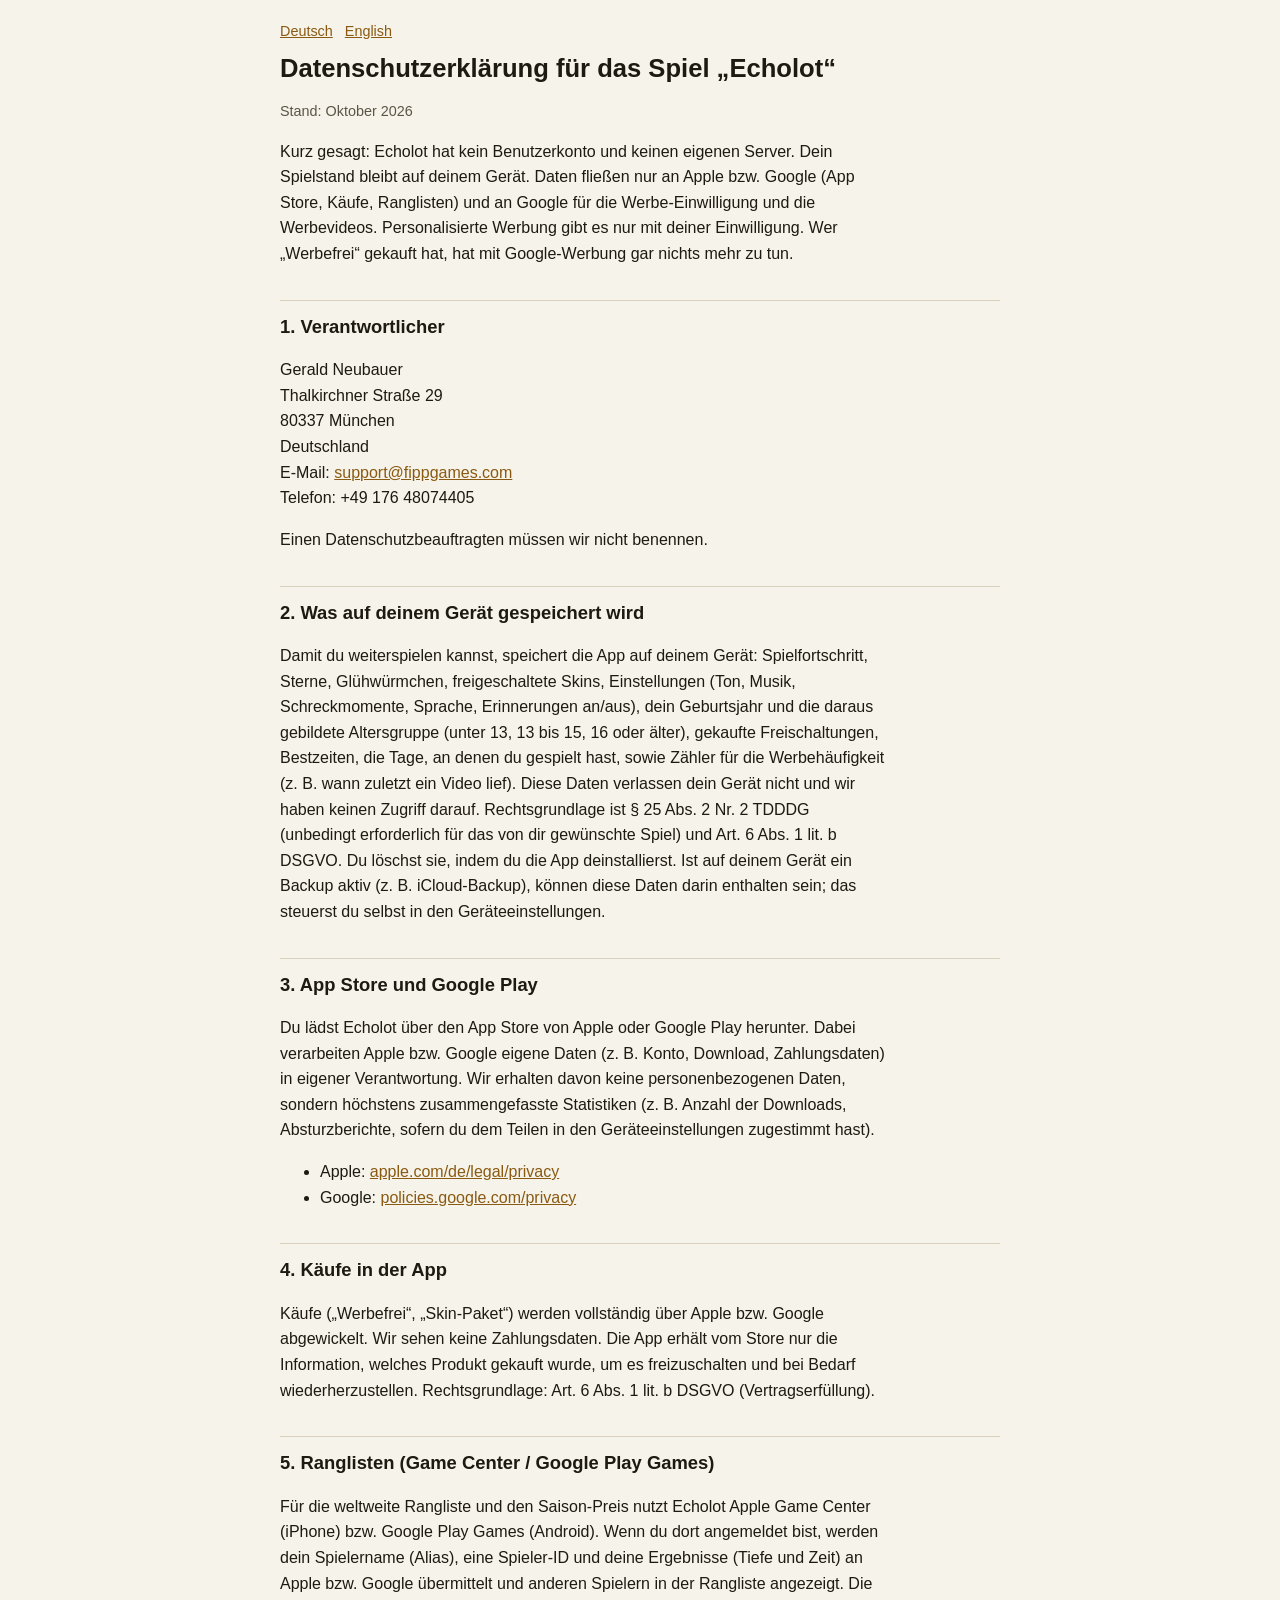
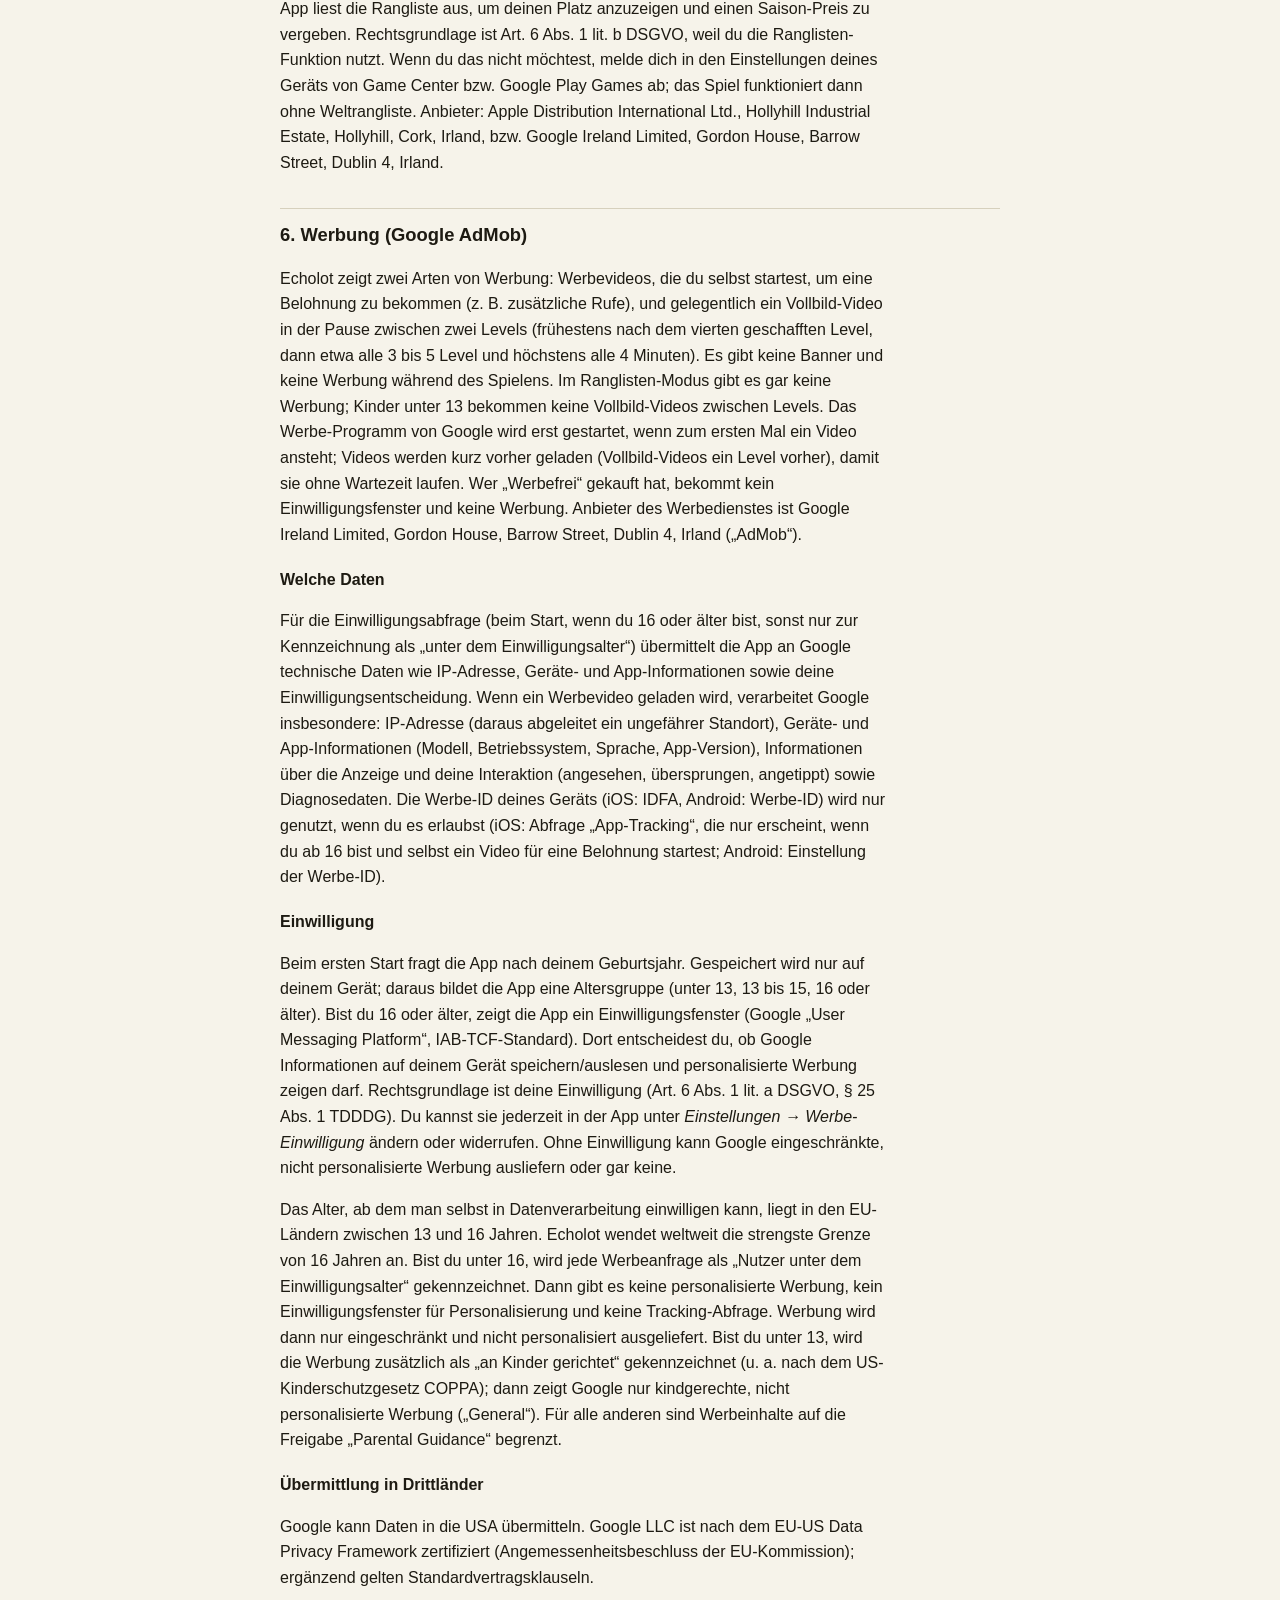
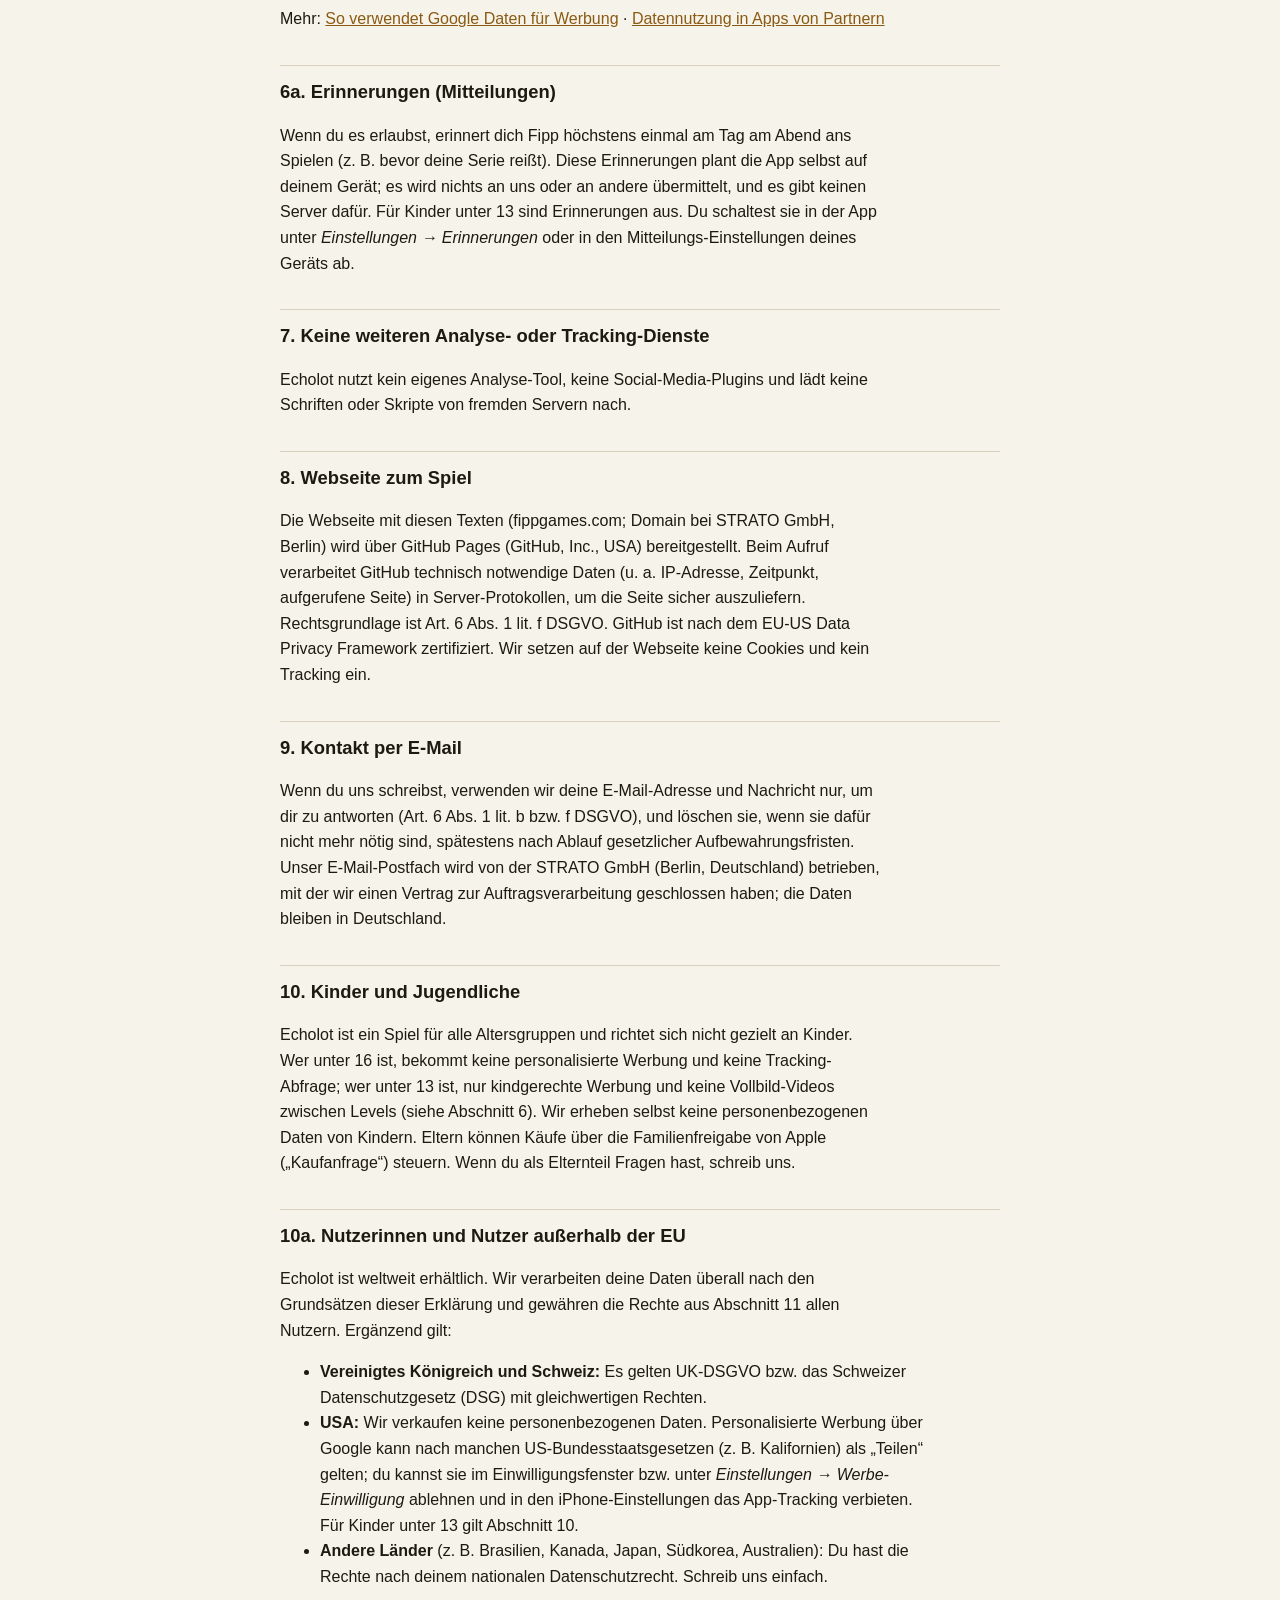
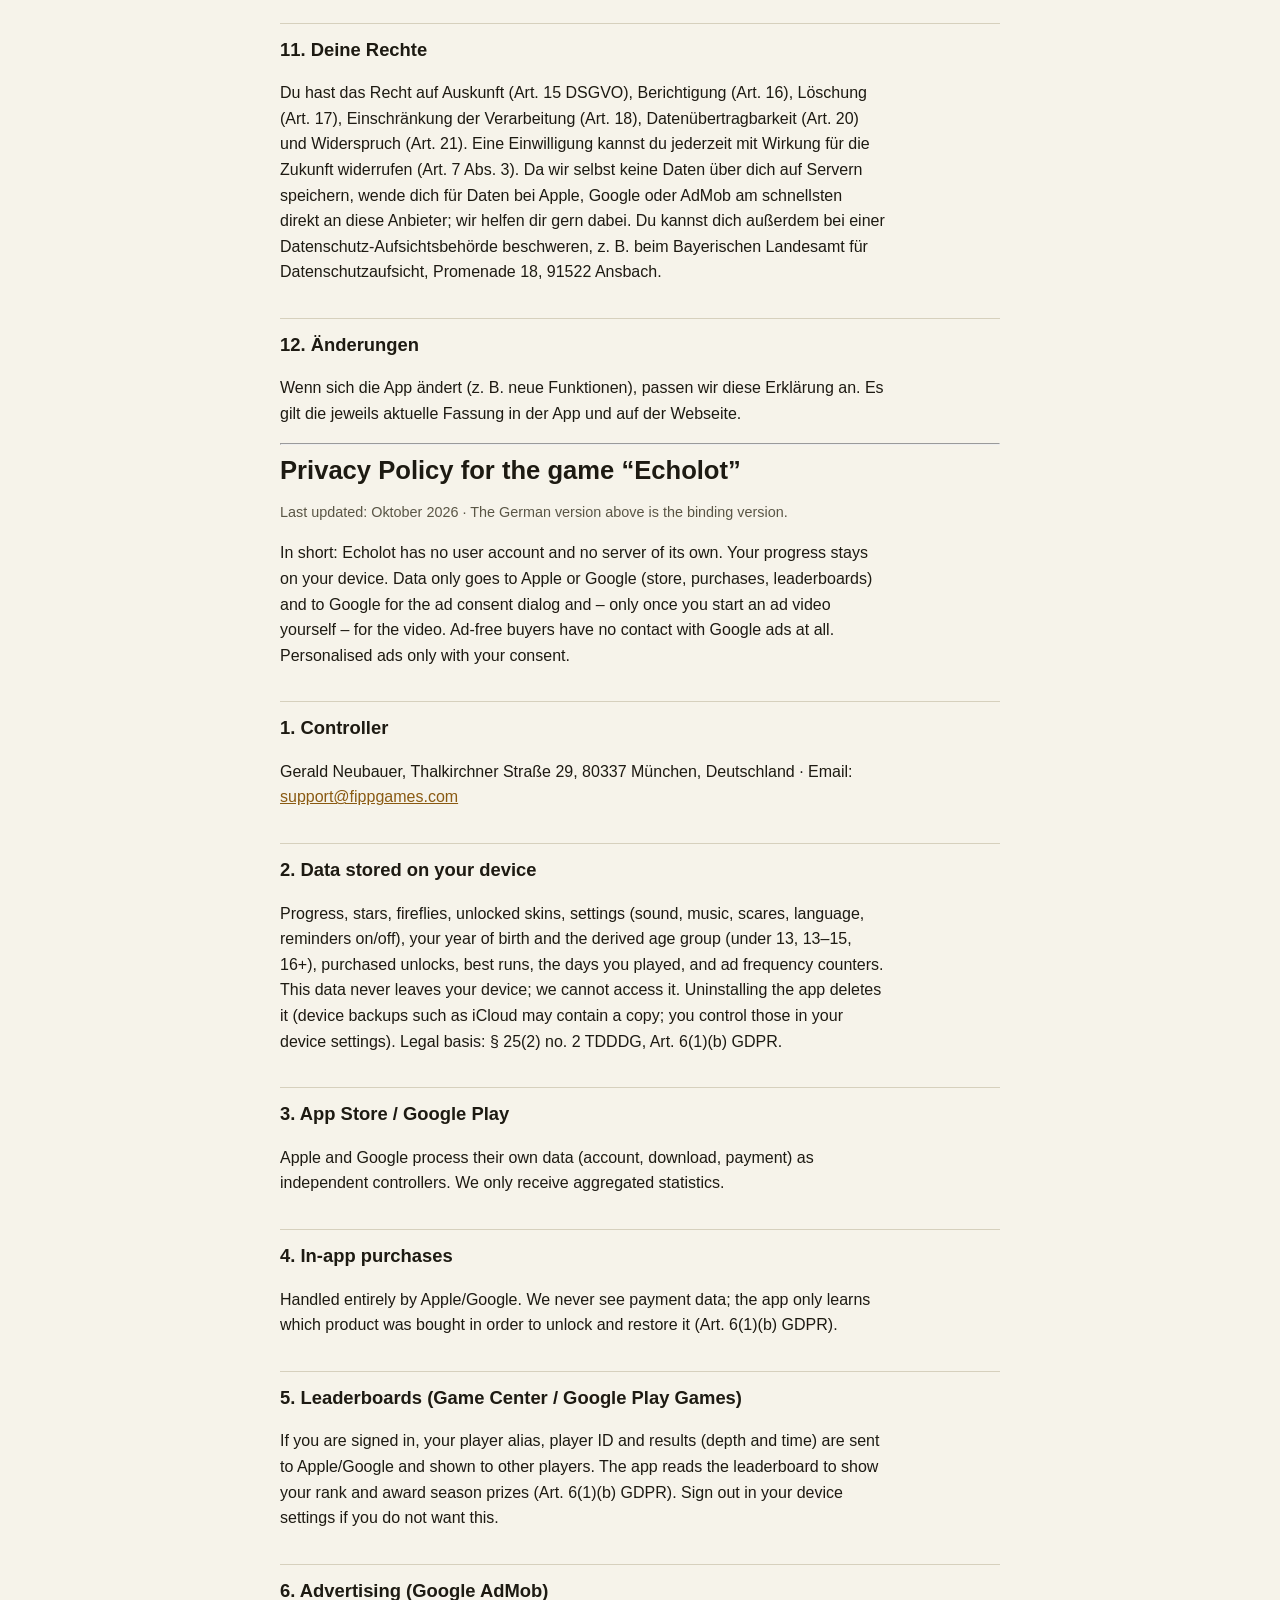
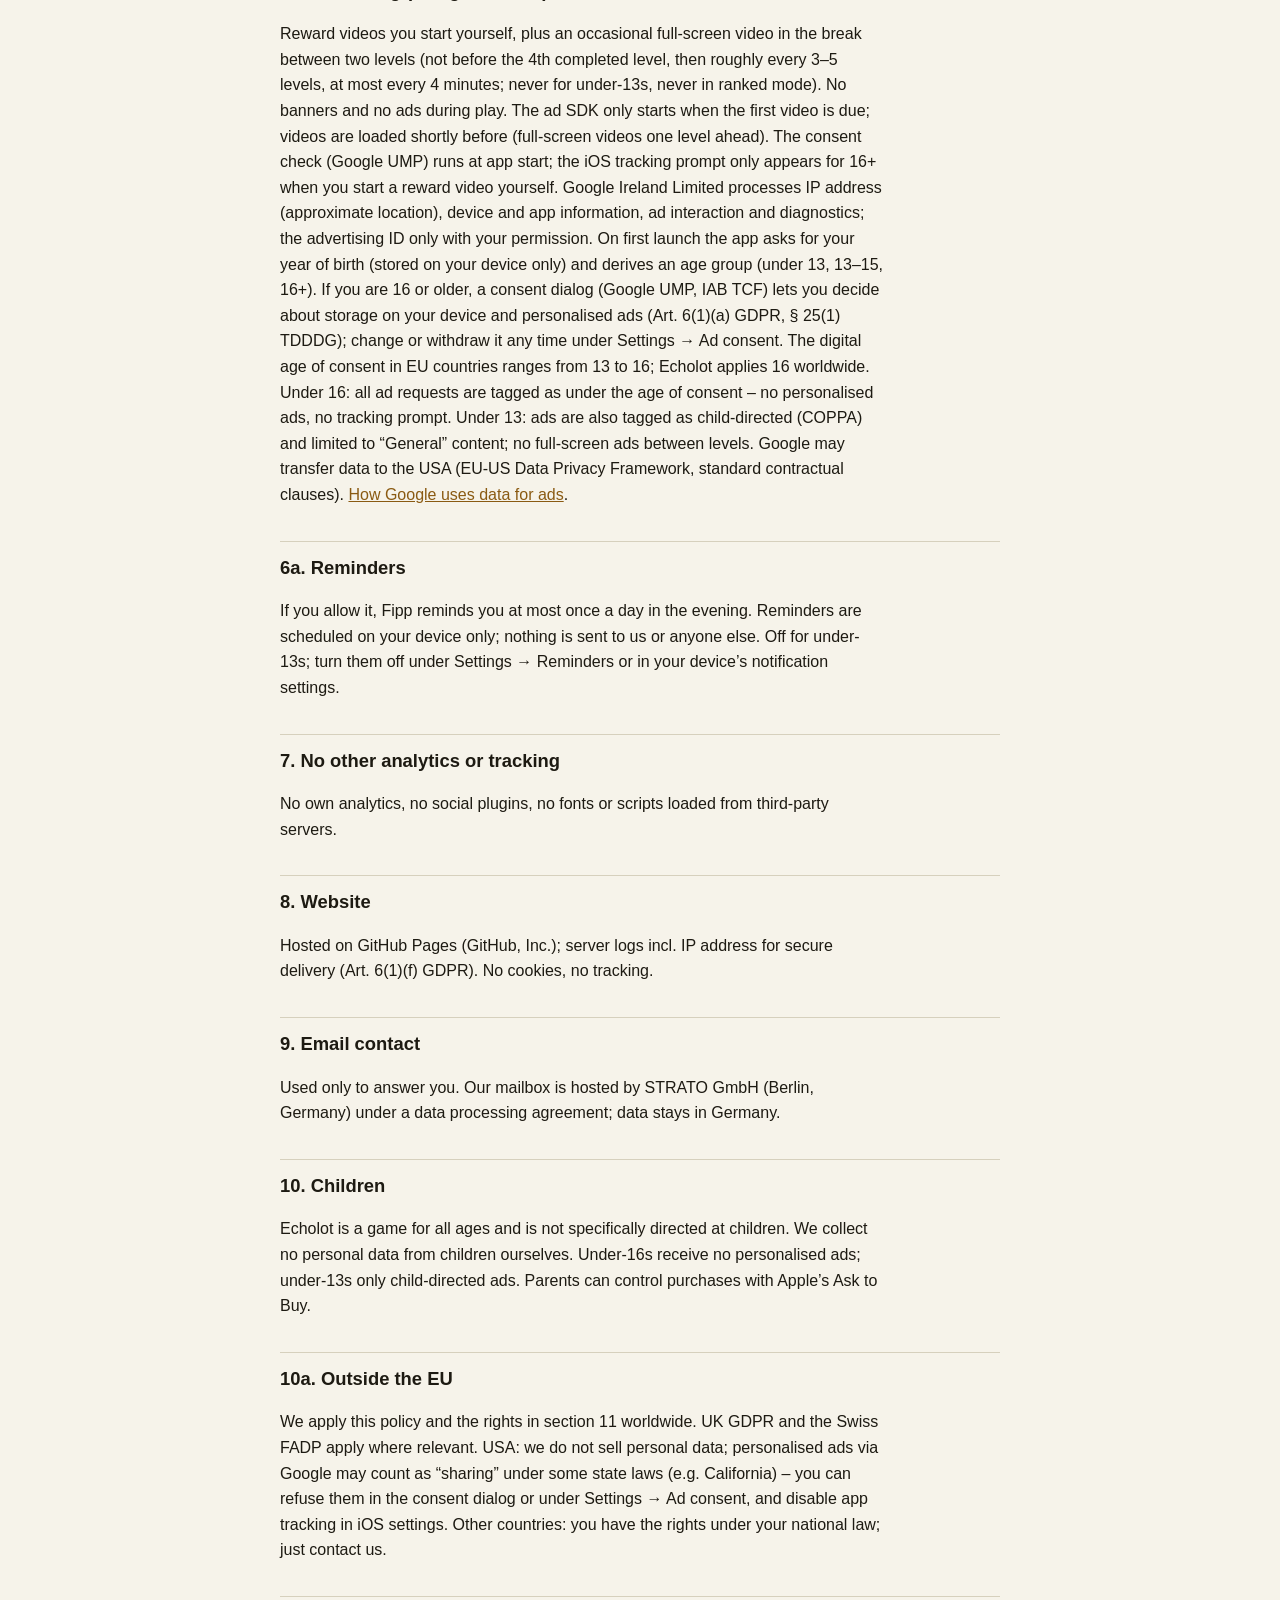
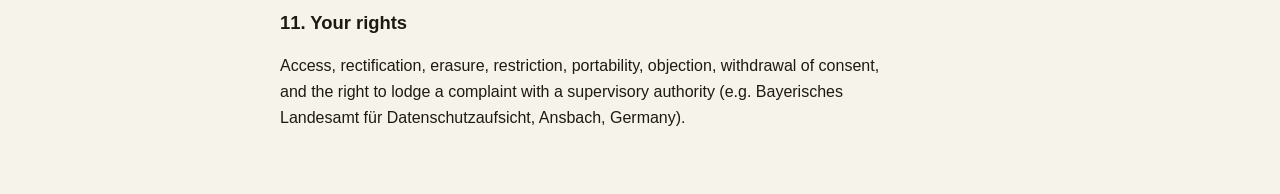
==== datenschutz.html @ 174c3eaa "Website fippgames.com: Echolot, Impressum, Datenschutz, Nutzungsbedingungen, app-ads.txt Co-Authored" ====
<!doctype html>
<html lang="de">
<head>
<meta charset="utf-8">
<meta name="viewport" content="width=device-width, initial-scale=1">
<title>Datenschutzerklärung – Echolot</title>
<link rel="stylesheet" href="_style.css">
</head>
<body>
<p class="lang"><a href="#de">Deutsch</a> <a href="#en">English</a></p>

<h1 id="de">Datenschutzerklärung für das Spiel „Echolot“</h1>
<p class="meta">Stand: Oktober 2026</p>

<p>Kurz gesagt: Echolot hat kein Benutzerkonto und keinen eigenen Server. Dein Spielstand bleibt auf deinem Gerät. Daten fließen nur an Apple bzw. Google (App Store, Käufe, Ranglisten) und an Google für die Werbe-Einwilligung und die Werbevideos. Personalisierte Werbung gibt es nur mit deiner Einwilligung. Wer „Werbefrei“ gekauft hat, hat mit Google-Werbung gar nichts mehr zu tun.</p>

<h2>1. Verantwortlicher</h2>
<p>Gerald Neubauer<br>Thalkirchner Straße 29<br>80337 München<br>Deutschland<br>E-Mail: <a href="mailto:support@fippgames.com">support@fippgames.com</a><br>Telefon: +49 176 48074405</p>
<p>Einen Datenschutzbeauftragten müssen wir nicht benennen.</p>

<h2>2. Was auf deinem Gerät gespeichert wird</h2>
<p>Damit du weiterspielen kannst, speichert die App auf deinem Gerät: Spielfortschritt, Sterne, Glühwürmchen, freigeschaltete Skins, Einstellungen (Ton, Musik, Schreckmomente, Sprache, Erinnerungen an/aus), dein Geburtsjahr und die daraus gebildete Altersgruppe (unter 13, 13 bis 15, 16 oder älter), gekaufte Freischaltungen, Bestzeiten, die Tage, an denen du gespielt hast, sowie Zähler für die Werbehäufigkeit (z. B. wann zuletzt ein Video lief). Diese Daten verlassen dein Gerät nicht und wir haben keinen Zugriff darauf. Rechtsgrundlage ist § 25 Abs. 2 Nr. 2 TDDDG (unbedingt erforderlich für das von dir gewünschte Spiel) und Art. 6 Abs. 1 lit. b DSGVO. Du löschst sie, indem du die App deinstallierst. Ist auf deinem Gerät ein Backup aktiv (z. B. iCloud-Backup), können diese Daten darin enthalten sein; das steuerst du selbst in den Geräteeinstellungen.</p>

<h2>3. App Store und Google Play</h2>
<p>Du lädst Echolot über den App Store von Apple oder Google Play herunter. Dabei verarbeiten Apple bzw. Google eigene Daten (z. B. Konto, Download, Zahlungsdaten) in eigener Verantwortung. Wir erhalten davon keine personenbezogenen Daten, sondern höchstens zusammengefasste Statistiken (z. B. Anzahl der Downloads, Absturzberichte, sofern du dem Teilen in den Geräteeinstellungen zugestimmt hast).</p>
<ul>
<li>Apple: <a href="https://www.apple.com/de/legal/privacy/" target="_blank" rel="noopener">apple.com/de/legal/privacy</a></li>
<li>Google: <a href="https://policies.google.com/privacy?hl=de" target="_blank" rel="noopener">policies.google.com/privacy</a></li>
</ul>

<h2>4. Käufe in der App</h2>
<p>Käufe („Werbefrei“, „Skin-Paket“) werden vollständig über Apple bzw. Google abgewickelt. Wir sehen keine Zahlungsdaten. Die App erhält vom Store nur die Information, welches Produkt gekauft wurde, um es freizuschalten und bei Bedarf wiederherzustellen. Rechtsgrundlage: Art. 6 Abs. 1 lit. b DSGVO (Vertragserfüllung).</p>

<h2>5. Ranglisten (Game Center / Google Play Games)</h2>
<p>Für die weltweite Rangliste und den Saison-Preis nutzt Echolot Apple Game Center (iPhone) bzw. Google Play Games (Android). Wenn du dort angemeldet bist, werden dein Spielername (Alias), eine Spieler-ID und deine Ergebnisse (Tiefe und Zeit) an Apple bzw. Google übermittelt und anderen Spielern in der Rangliste angezeigt. Die App liest die Rangliste aus, um deinen Platz anzuzeigen und einen Saison-Preis zu vergeben. Rechtsgrundlage ist Art. 6 Abs. 1 lit. b DSGVO, weil du die Ranglisten-Funktion nutzt. Wenn du das nicht möchtest, melde dich in den Einstellungen deines Geräts von Game Center bzw. Google Play Games ab; das Spiel funktioniert dann ohne Weltrangliste. Anbieter: Apple Distribution International Ltd., Hollyhill Industrial Estate, Hollyhill, Cork, Irland, bzw. Google Ireland Limited, Gordon House, Barrow Street, Dublin 4, Irland.</p>

<h2>6. Werbung (Google AdMob)</h2>
<p>Echolot zeigt zwei Arten von Werbung: Werbevideos, die du selbst startest, um eine Belohnung zu bekommen (z. B. zusätzliche Rufe), und gelegentlich ein Vollbild-Video in der Pause zwischen zwei Levels (frühestens nach dem vierten geschafften Level, dann etwa alle 3 bis 5 Level und höchstens alle 4 Minuten). Es gibt keine Banner und keine Werbung während des Spielens. Im Ranglisten-Modus gibt es gar keine Werbung; Kinder unter 13 bekommen keine Vollbild-Videos zwischen Levels. Das Werbe-Programm von Google wird erst gestartet, wenn zum ersten Mal ein Video ansteht; Videos werden kurz vorher geladen (Vollbild-Videos ein Level vorher), damit sie ohne Wartezeit laufen. Wer „Werbefrei“ gekauft hat, bekommt kein Einwilligungsfenster und keine Werbung. Anbieter des Werbedienstes ist Google Ireland Limited, Gordon House, Barrow Street, Dublin 4, Irland („AdMob“).</p>
<h3>Welche Daten</h3>
<p>Für die Einwilligungsabfrage (beim Start, wenn du 16 oder älter bist, sonst nur zur Kennzeichnung als „unter dem Einwilligungsalter“) übermittelt die App an Google technische Daten wie IP-Adresse, Geräte- und App-Informationen sowie deine Einwilligungsentscheidung. Wenn ein Werbevideo geladen wird, verarbeitet Google insbesondere: IP-Adresse (daraus abgeleitet ein ungefährer Standort), Geräte- und App-Informationen (Modell, Betriebssystem, Sprache, App-Version), Informationen über die Anzeige und deine Interaktion (angesehen, übersprungen, angetippt) sowie Diagnosedaten. Die Werbe-ID deines Geräts (iOS: IDFA, Android: Werbe-ID) wird nur genutzt, wenn du es erlaubst (iOS: Abfrage „App-Tracking“, die nur erscheint, wenn du ab 16 bist und selbst ein Video für eine Belohnung startest; Android: Einstellung der Werbe-ID).</p>
<h3>Einwilligung</h3>
<p>Beim ersten Start fragt die App nach deinem Geburtsjahr. Gespeichert wird nur auf deinem Gerät; daraus bildet die App eine Altersgruppe (unter 13, 13 bis 15, 16 oder älter). Bist du 16 oder älter, zeigt die App ein Einwilligungsfenster (Google „User Messaging Platform“, IAB-TCF-Standard). Dort entscheidest du, ob Google Informationen auf deinem Gerät speichern/auslesen und personalisierte Werbung zeigen darf. Rechtsgrundlage ist deine Einwilligung (Art. 6 Abs. 1 lit. a DSGVO, § 25 Abs. 1 TDDDG). Du kannst sie jederzeit in der App unter <em>Einstellungen → Werbe-Einwilligung</em> ändern oder widerrufen. Ohne Einwilligung kann Google eingeschränkte, nicht personalisierte Werbung ausliefern oder gar keine.</p>
<p>Das Alter, ab dem man selbst in Datenverarbeitung einwilligen kann, liegt in den EU-Ländern zwischen 13 und 16 Jahren. Echolot wendet weltweit die strengste Grenze von 16 Jahren an. Bist du unter 16, wird jede Werbeanfrage als „Nutzer unter dem Einwilligungsalter“ gekennzeichnet. Dann gibt es keine personalisierte Werbung, kein Einwilligungsfenster für Personalisierung und keine Tracking-Abfrage. Werbung wird dann nur eingeschränkt und nicht personalisiert ausgeliefert. Bist du unter 13, wird die Werbung zusätzlich als „an Kinder gerichtet“ gekennzeichnet (u. a. nach dem US-Kinderschutzgesetz COPPA); dann zeigt Google nur kindgerechte, nicht personalisierte Werbung („General“). Für alle anderen sind Werbeinhalte auf die Freigabe „Parental Guidance“ begrenzt.</p>
<h3>Übermittlung in Drittländer</h3>
<p>Google kann Daten in die USA übermitteln. Google LLC ist nach dem EU-US Data Privacy Framework zertifiziert (Angemessenheitsbeschluss der EU-Kommission); ergänzend gelten Standardvertragsklauseln.</p>
<p>Mehr: <a href="https://policies.google.com/technologies/ads?hl=de" target="_blank" rel="noopener">So verwendet Google Daten für Werbung</a> · <a href="https://policies.google.com/technologies/partner-sites?hl=de" target="_blank" rel="noopener">Datennutzung in Apps von Partnern</a></p>

<h2>6a. Erinnerungen (Mitteilungen)</h2>
<p>Wenn du es erlaubst, erinnert dich Fipp höchstens einmal am Tag am Abend ans Spielen (z. B. bevor deine Serie reißt). Diese Erinnerungen plant die App selbst auf deinem Gerät; es wird nichts an uns oder an andere übermittelt, und es gibt keinen Server dafür. Für Kinder unter 13 sind Erinnerungen aus. Du schaltest sie in der App unter <em>Einstellungen → Erinnerungen</em> oder in den Mitteilungs-Einstellungen deines Geräts ab.</p>

<h2>7. Keine weiteren Analyse- oder Tracking-Dienste</h2>
<p>Echolot nutzt kein eigenes Analyse-Tool, keine Social-Media-Plugins und lädt keine Schriften oder Skripte von fremden Servern nach.</p>

<h2>8. Webseite zum Spiel</h2>
<p>Die Webseite mit diesen Texten (fippgames.com; Domain bei STRATO GmbH, Berlin) wird über GitHub Pages (GitHub, Inc., USA) bereitgestellt. Beim Aufruf verarbeitet GitHub technisch notwendige Daten (u. a. IP-Adresse, Zeitpunkt, aufgerufene Seite) in Server-Protokollen, um die Seite sicher auszuliefern. Rechtsgrundlage ist Art. 6 Abs. 1 lit. f DSGVO. GitHub ist nach dem EU-US Data Privacy Framework zertifiziert. Wir setzen auf der Webseite keine Cookies und kein Tracking ein.</p>

<h2>9. Kontakt per E-Mail</h2>
<p>Wenn du uns schreibst, verwenden wir deine E-Mail-Adresse und Nachricht nur, um dir zu antworten (Art. 6 Abs. 1 lit. b bzw. f DSGVO), und löschen sie, wenn sie dafür nicht mehr nötig sind, spätestens nach Ablauf gesetzlicher Aufbewahrungsfristen. Unser E-Mail-Postfach wird von der STRATO GmbH (Berlin, Deutschland) betrieben, mit der wir einen Vertrag zur Auftragsverarbeitung geschlossen haben; die Daten bleiben in Deutschland.</p>

<h2>10. Kinder und Jugendliche</h2>
<p>Echolot ist ein Spiel für alle Altersgruppen und richtet sich nicht gezielt an Kinder. Wer unter 16 ist, bekommt keine personalisierte Werbung und keine Tracking-Abfrage; wer unter 13 ist, nur kindgerechte Werbung und keine Vollbild-Videos zwischen Levels (siehe Abschnitt 6). Wir erheben selbst keine personenbezogenen Daten von Kindern. Eltern können Käufe über die Familienfreigabe von Apple („Kaufanfrage“) steuern. Wenn du als Elternteil Fragen hast, schreib uns.</p>

<h2>10a. Nutzerinnen und Nutzer außerhalb der EU</h2>
<p>Echolot ist weltweit erhältlich. Wir verarbeiten deine Daten überall nach den Grundsätzen dieser Erklärung und gewähren die Rechte aus Abschnitt 11 allen Nutzern. Ergänzend gilt:</p>
<ul>
<li><strong>Vereinigtes Königreich und Schweiz:</strong> Es gelten UK-DSGVO bzw. das Schweizer Datenschutzgesetz (DSG) mit gleichwertigen Rechten.</li>
<li><strong>USA:</strong> Wir verkaufen keine personenbezogenen Daten. Personalisierte Werbung über Google kann nach manchen US-Bundesstaatsgesetzen (z. B. Kalifornien) als „Teilen“ gelten; du kannst sie im Einwilligungsfenster bzw. unter <em>Einstellungen → Werbe-Einwilligung</em> ablehnen und in den iPhone-Einstellungen das App-Tracking verbieten. Für Kinder unter 13 gilt Abschnitt 10.</li>
<li><strong>Andere Länder</strong> (z. B. Brasilien, Kanada, Japan, Südkorea, Australien): Du hast die Rechte nach deinem nationalen Datenschutzrecht. Schreib uns einfach.</li>
</ul>

<h2>11. Deine Rechte</h2>
<p>Du hast das Recht auf Auskunft (Art. 15 DSGVO), Berichtigung (Art. 16), Löschung (Art. 17), Einschränkung der Verarbeitung (Art. 18), Datenübertragbarkeit (Art. 20) und Widerspruch (Art. 21). Eine Einwilligung kannst du jederzeit mit Wirkung für die Zukunft widerrufen (Art. 7 Abs. 3). Da wir selbst keine Daten über dich auf Servern speichern, wende dich für Daten bei Apple, Google oder AdMob am schnellsten direkt an diese Anbieter; wir helfen dir gern dabei. Du kannst dich außerdem bei einer Datenschutz-Aufsichtsbehörde beschweren, z. B. beim Bayerischen Landesamt für Datenschutzaufsicht, Promenade 18, 91522 Ansbach.</p>

<h2>12. Änderungen</h2>
<p>Wenn sich die App ändert (z. B. neue Funktionen), passen wir diese Erklärung an. Es gilt die jeweils aktuelle Fassung in der App und auf der Webseite.</p>

<hr>

<h1 id="en">Privacy Policy for the game “Echolot”</h1>
<p class="meta">Last updated: Oktober 2026 · The German version above is the binding version.</p>
<p>In short: Echolot has no user account and no server of its own. Your progress stays on your device. Data only goes to Apple or Google (store, purchases, leaderboards) and to Google for the ad consent dialog and – only once you start an ad video yourself – for the video. Ad-free buyers have no contact with Google ads at all. Personalised ads only with your consent.</p>
<h2>1. Controller</h2>
<p>Gerald Neubauer, Thalkirchner Straße 29, 80337 München, Deutschland · Email: <a href="mailto:support@fippgames.com">support@fippgames.com</a></p>
<h2>2. Data stored on your device</h2>
<p>Progress, stars, fireflies, unlocked skins, settings (sound, music, scares, language, reminders on/off), your year of birth and the derived age group (under 13, 13–15, 16+), purchased unlocks, best runs, the days you played, and ad frequency counters. This data never leaves your device; we cannot access it. Uninstalling the app deletes it (device backups such as iCloud may contain a copy; you control those in your device settings). Legal basis: § 25(2) no. 2 TDDDG, Art. 6(1)(b) GDPR.</p>
<h2>3. App Store / Google Play</h2>
<p>Apple and Google process their own data (account, download, payment) as independent controllers. We only receive aggregated statistics.</p>
<h2>4. In-app purchases</h2>
<p>Handled entirely by Apple/Google. We never see payment data; the app only learns which product was bought in order to unlock and restore it (Art. 6(1)(b) GDPR).</p>
<h2>5. Leaderboards (Game Center / Google Play Games)</h2>
<p>If you are signed in, your player alias, player ID and results (depth and time) are sent to Apple/Google and shown to other players. The app reads the leaderboard to show your rank and award season prizes (Art. 6(1)(b) GDPR). Sign out in your device settings if you do not want this.</p>
<h2>6. Advertising (Google AdMob)</h2>
<p>Reward videos you start yourself, plus an occasional full-screen video in the break between two levels (not before the 4th completed level, then roughly every 3–5 levels, at most every 4 minutes; never for under-13s, never in ranked mode). No banners and no ads during play. The ad SDK only starts when the first video is due; videos are loaded shortly before (full-screen videos one level ahead). The consent check (Google UMP) runs at app start; the iOS tracking prompt only appears for 16+ when you start a reward video yourself. Google Ireland Limited processes IP address (approximate location), device and app information, ad interaction and diagnostics; the advertising ID only with your permission. On first launch the app asks for your year of birth (stored on your device only) and derives an age group (under 13, 13–15, 16+). If you are 16 or older, a consent dialog (Google UMP, IAB TCF) lets you decide about storage on your device and personalised ads (Art. 6(1)(a) GDPR, § 25(1) TDDDG); change or withdraw it any time under Settings → Ad consent. The digital age of consent in EU countries ranges from 13 to 16; Echolot applies 16 worldwide. Under 16: all ad requests are tagged as under the age of consent – no personalised ads, no tracking prompt. Under 13: ads are also tagged as child-directed (COPPA) and limited to “General” content; no full-screen ads between levels. Google may transfer data to the USA (EU-US Data Privacy Framework, standard contractual clauses). <a href="https://policies.google.com/technologies/ads" target="_blank" rel="noopener">How Google uses data for ads</a>.</p>
<h2>6a. Reminders</h2>
<p>If you allow it, Fipp reminds you at most once a day in the evening. Reminders are scheduled on your device only; nothing is sent to us or anyone else. Off for under-13s; turn them off under Settings → Reminders or in your device’s notification settings.</p>
<h2>7. No other analytics or tracking</h2>
<p>No own analytics, no social plugins, no fonts or scripts loaded from third-party servers.</p>
<h2>8. Website</h2>
<p>Hosted on GitHub Pages (GitHub, Inc.); server logs incl. IP address for secure delivery (Art. 6(1)(f) GDPR). No cookies, no tracking.</p>
<h2>9. Email contact</h2>
<p>Used only to answer you. Our mailbox is hosted by STRATO GmbH (Berlin, Germany) under a data processing agreement; data stays in Germany.</p>
<h2>10. Children</h2>
<p>Echolot is a game for all ages and is not specifically directed at children. We collect no personal data from children ourselves. Under-16s receive no personalised ads; under-13s only child-directed ads. Parents can control purchases with Apple’s Ask to Buy.</p>
<h2>10a. Outside the EU</h2>
<p>We apply this policy and the rights in section 11 worldwide. UK GDPR and the Swiss FADP apply where relevant. USA: we do not sell personal data; personalised ads via Google may count as “sharing” under some state laws (e.g. California) – you can refuse them in the consent dialog or under Settings → Ad consent, and disable app tracking in iOS settings. Other countries: you have the rights under your national law; just contact us.</p>
<h2>11. Your rights</h2>
<p>Access, rectification, erasure, restriction, portability, objection, withdrawal of consent, and the right to lodge a complaint with a supervisory authority (e.g. Bayerisches Landesamt für Datenschutzaufsicht, Ansbach, Germany).</p>
</body>
</html>
---- _style.css ----
:root { --bg: #f6f3ea; --ink: #1d1a12; --muted: #5a5646; --line: #d6d0bd; --accent: #8a5a12; }
@media (prefers-color-scheme: dark) { :root { --bg: #120c05; --ink: #e6e2d2; --muted: #a8a690; --line: #3a3420; --accent: #d6a24a; } }
html { background: var(--bg); }
body { margin: 0 auto; max-width: 720px; padding: 20px 16px 48px; font: 16px/1.6 -apple-system, BlinkMacSystemFont, "Segoe UI", Roboto, Arial, sans-serif; color: var(--ink); background: var(--bg); }
h1 { font-size: 1.6rem; line-height: 1.25; margin: 0.4em 0 0.2em; }
h2 { font-size: 1.15rem; margin: 1.8em 0 0.4em; padding-top: 0.6em; border-top: 1px solid var(--line); }
h3 { font-size: 1rem; margin: 1.2em 0 0.3em; }
p, li { max-width: 68ch; }
a { color: var(--accent); }
.meta { color: var(--muted); font-size: 0.9rem; }
.lang { display: flex; gap: 12px; margin: 0 0 8px; font-size: 0.9rem; }
table { border-collapse: collapse; width: 100%; font-size: 0.92rem; }
th, td { text-align: left; vertical-align: top; padding: 6px 8px; border-bottom: 1px solid var(--line); }
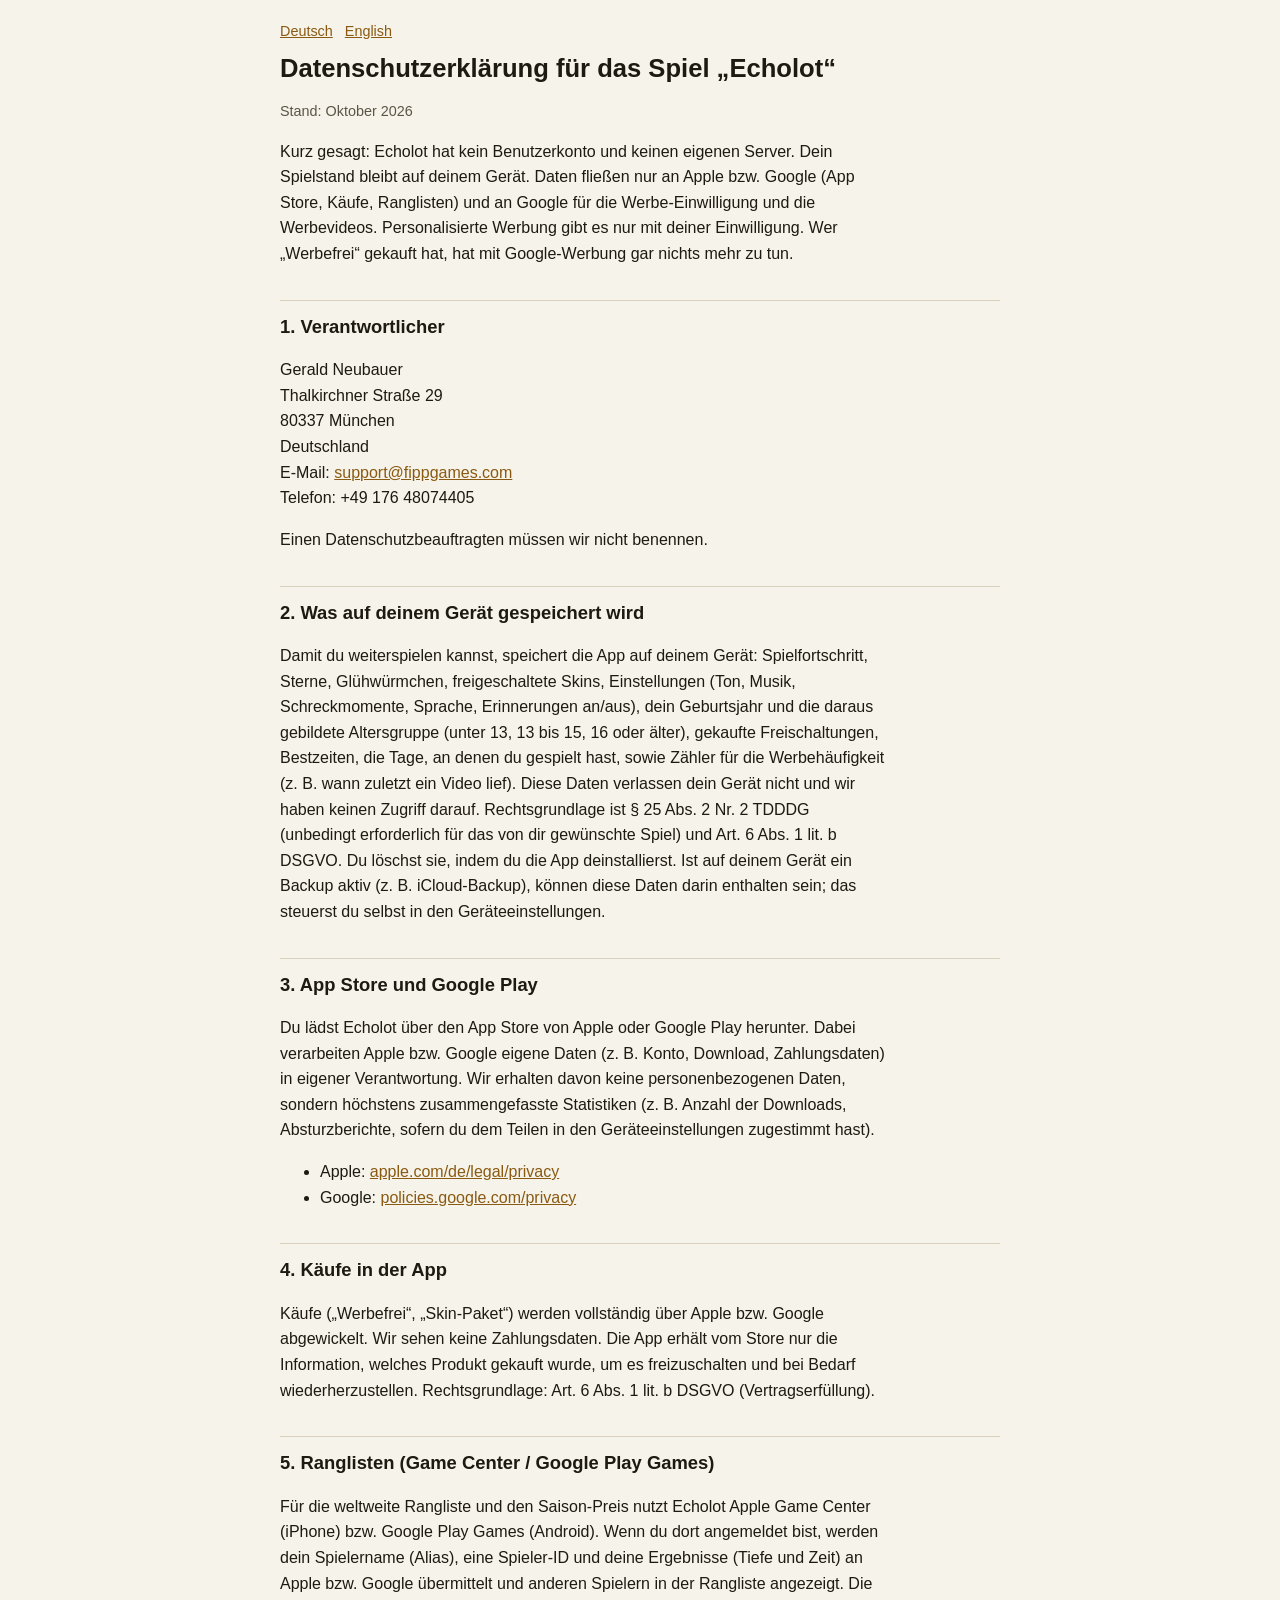
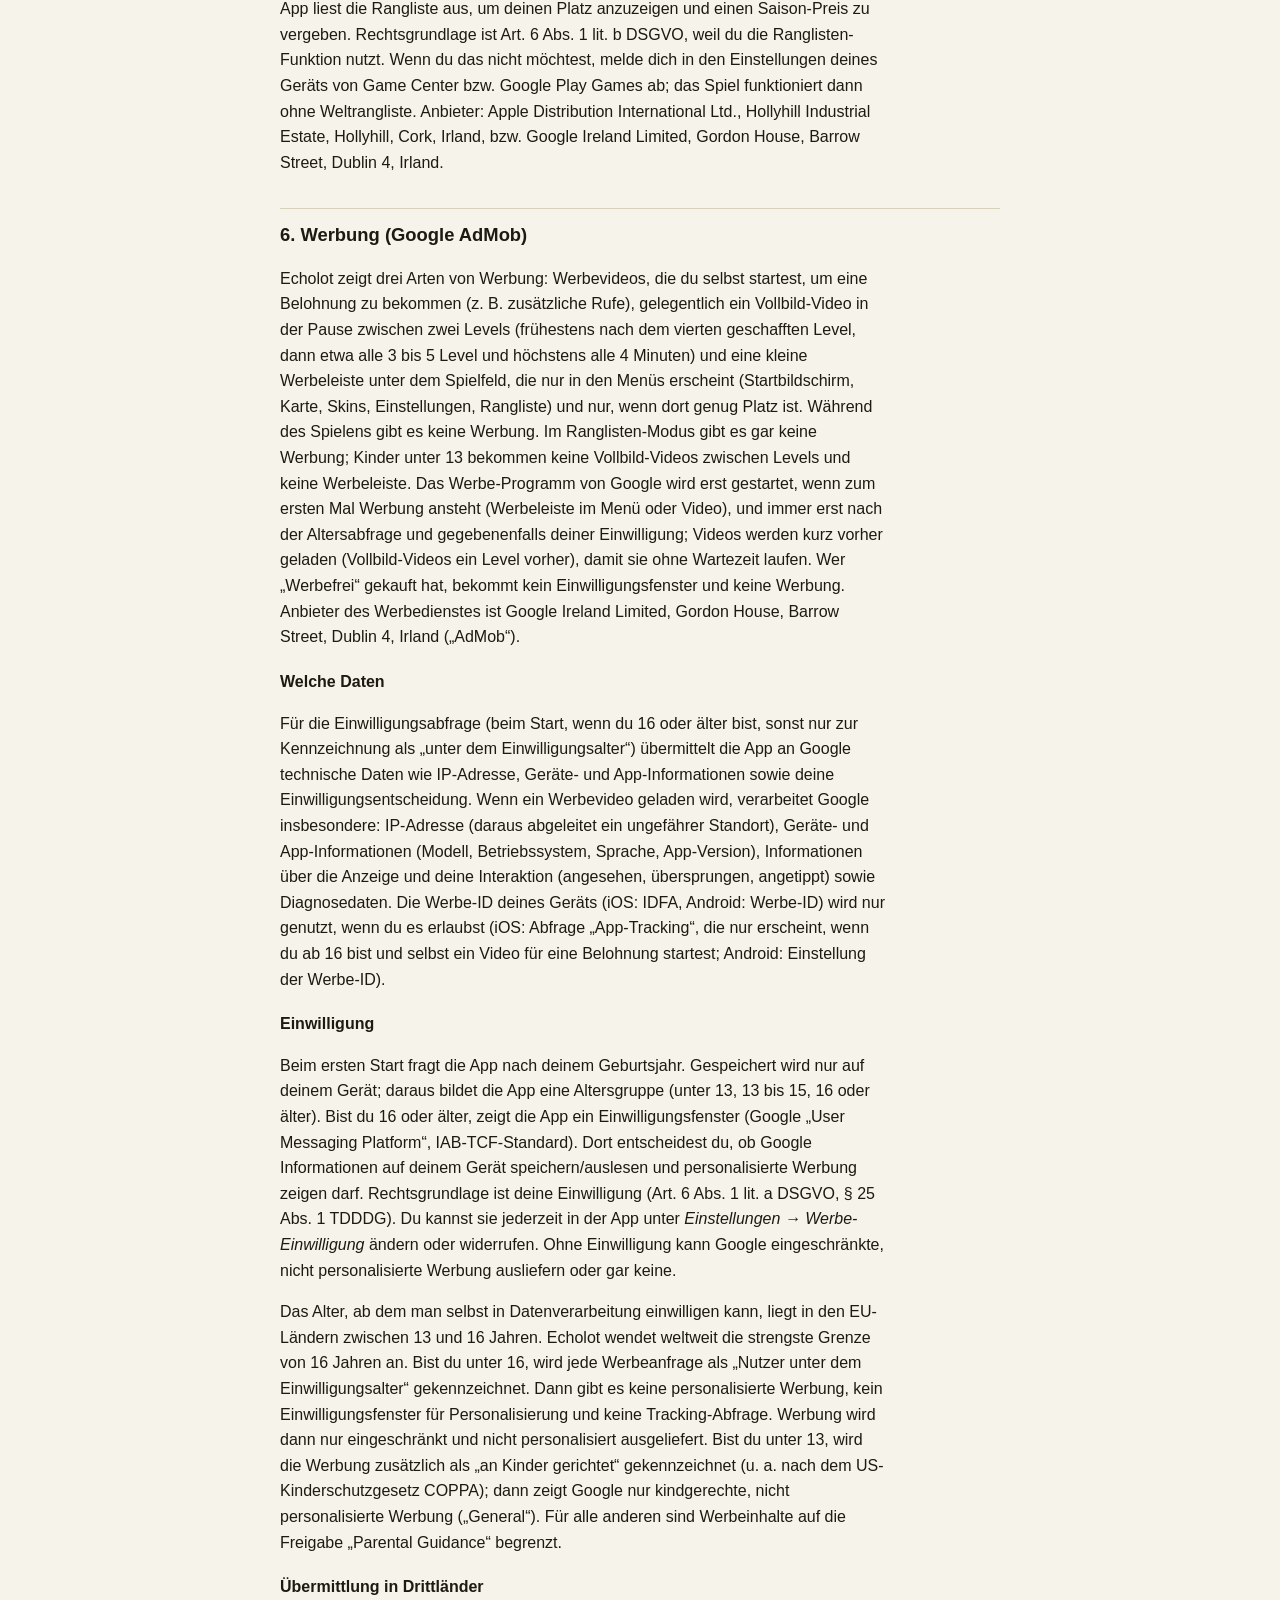
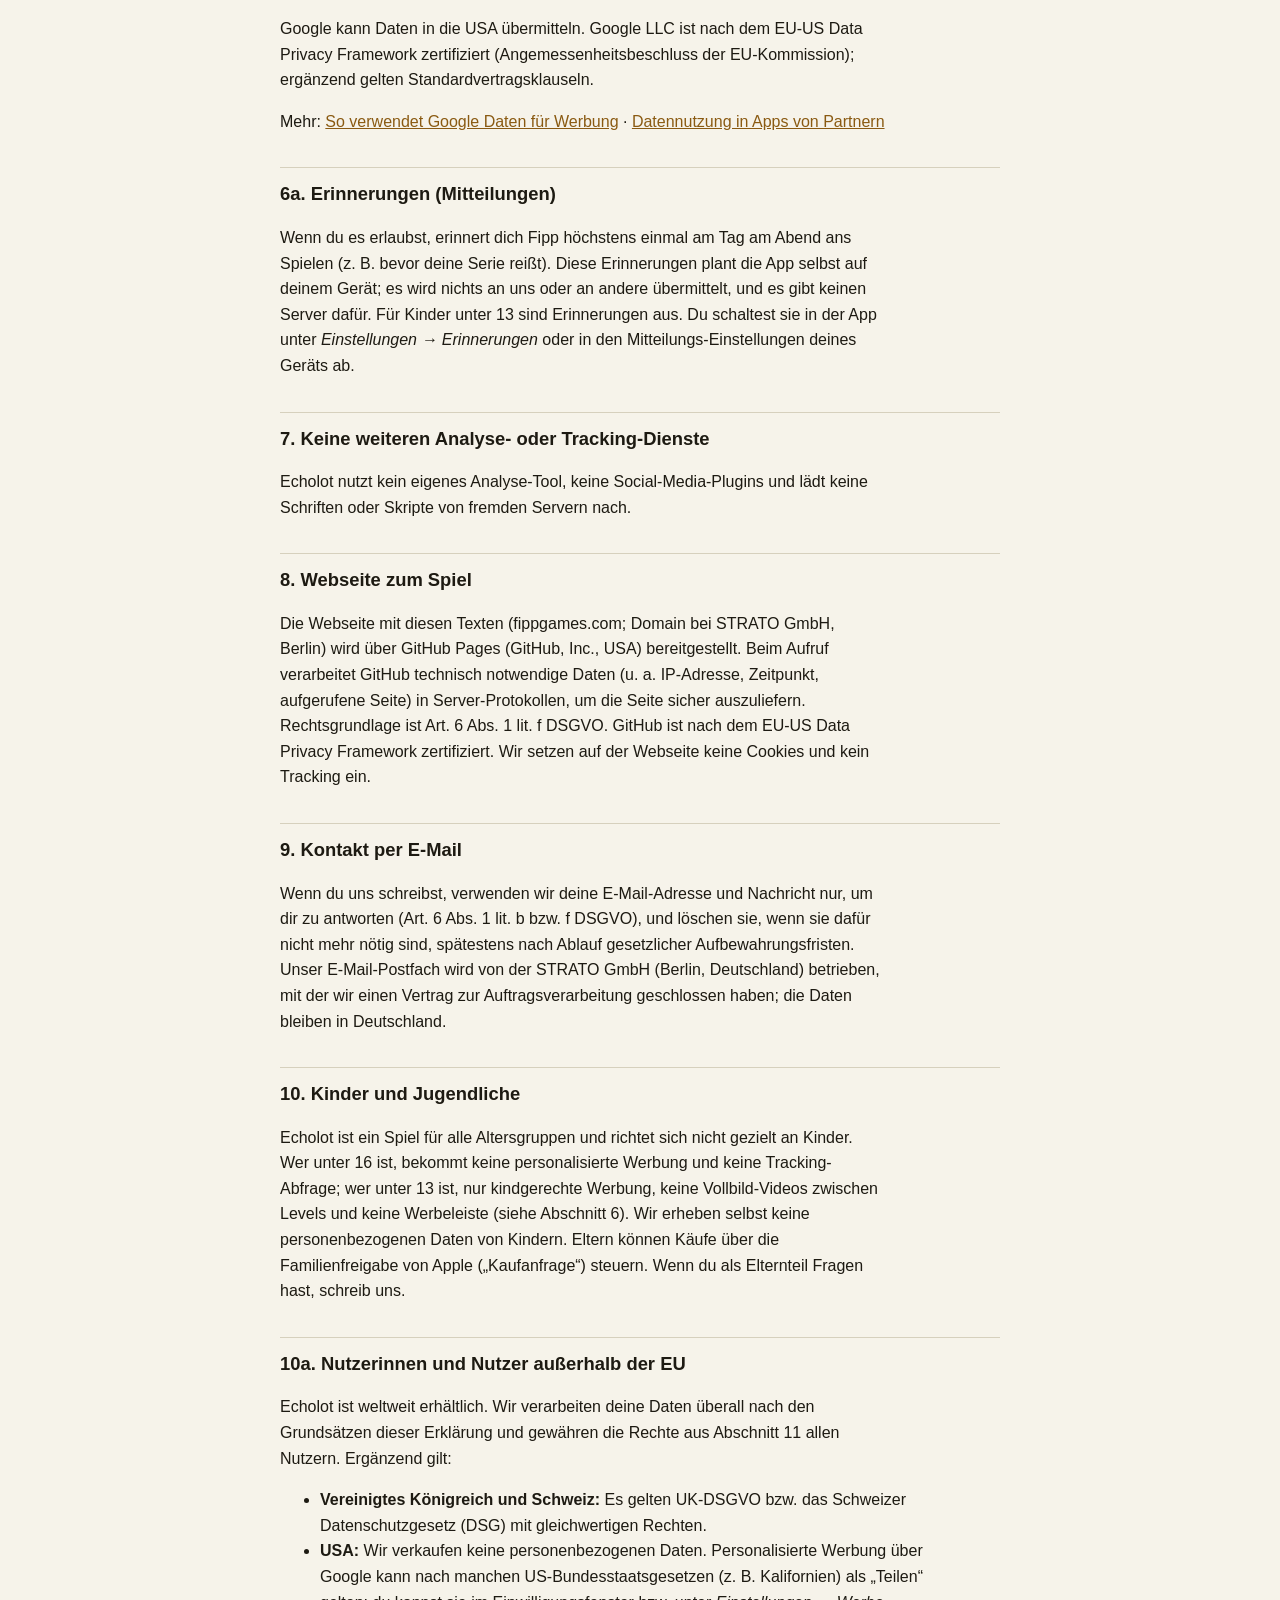
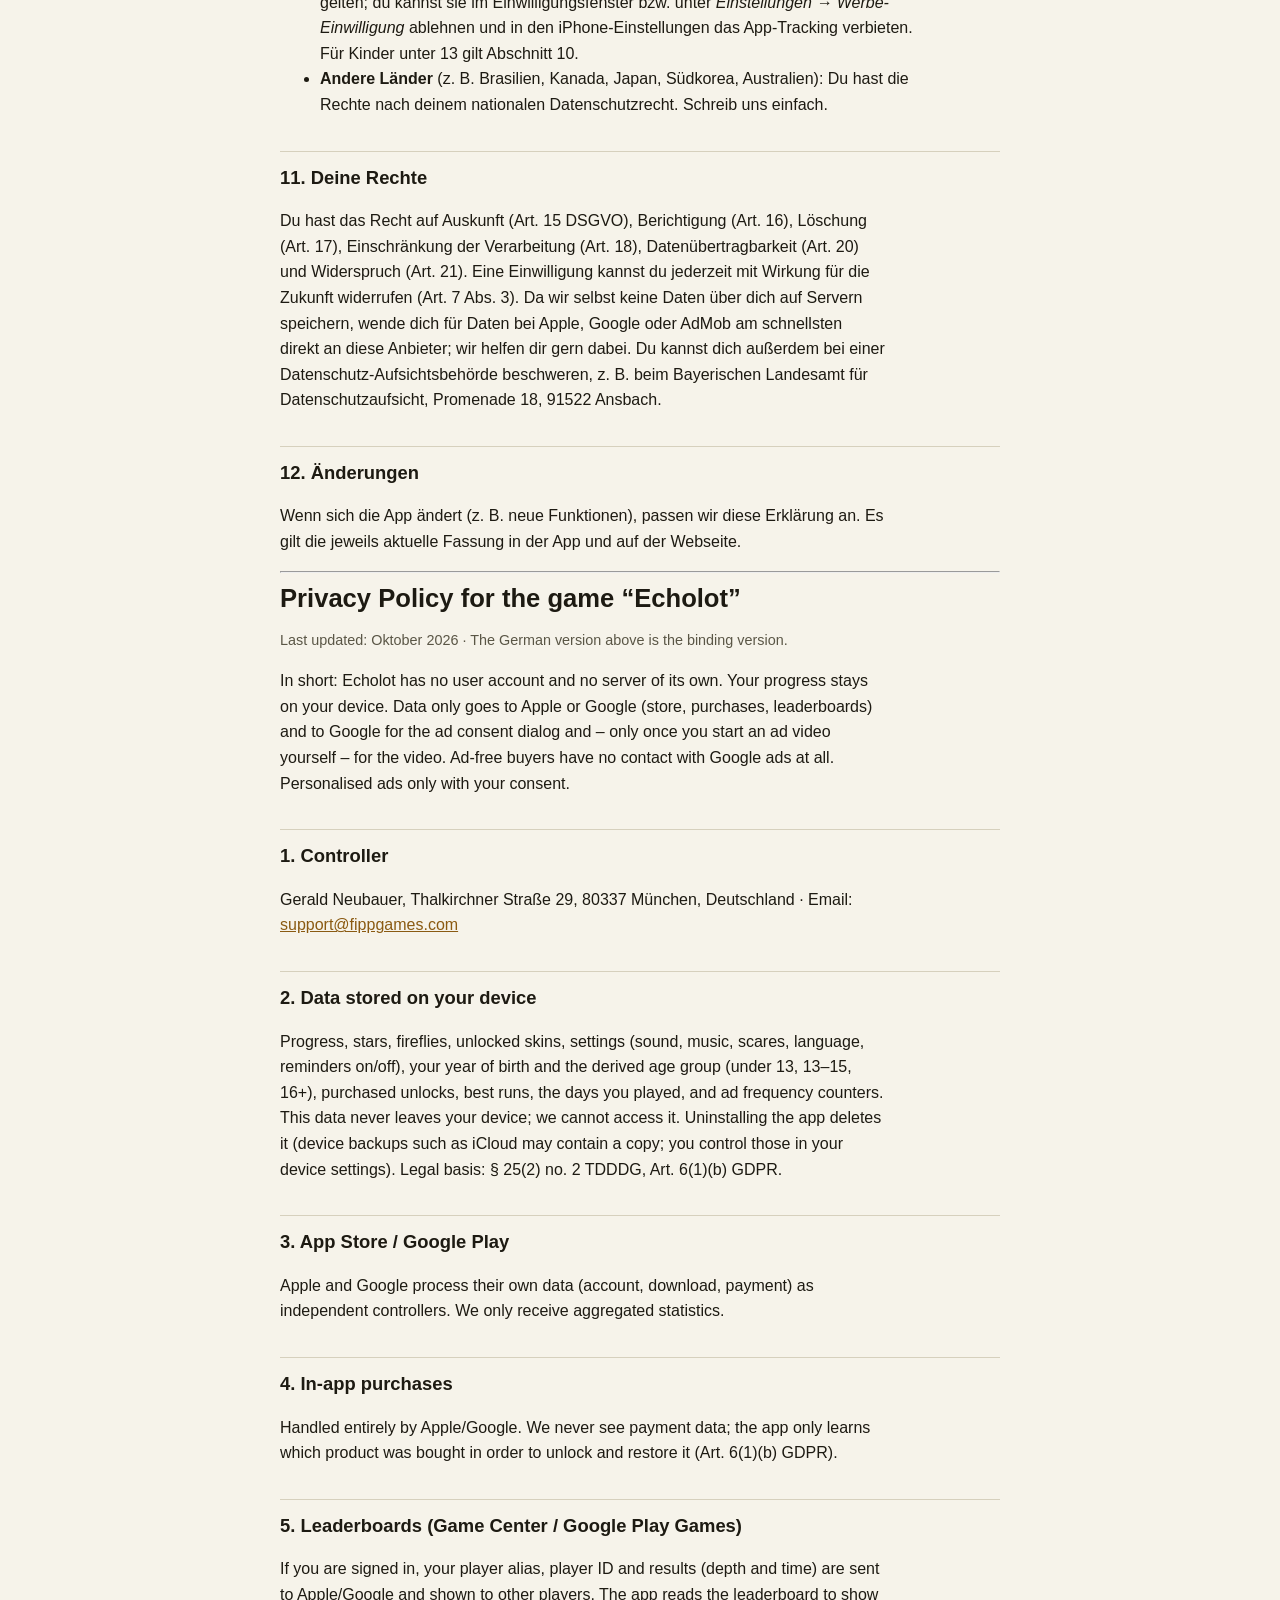
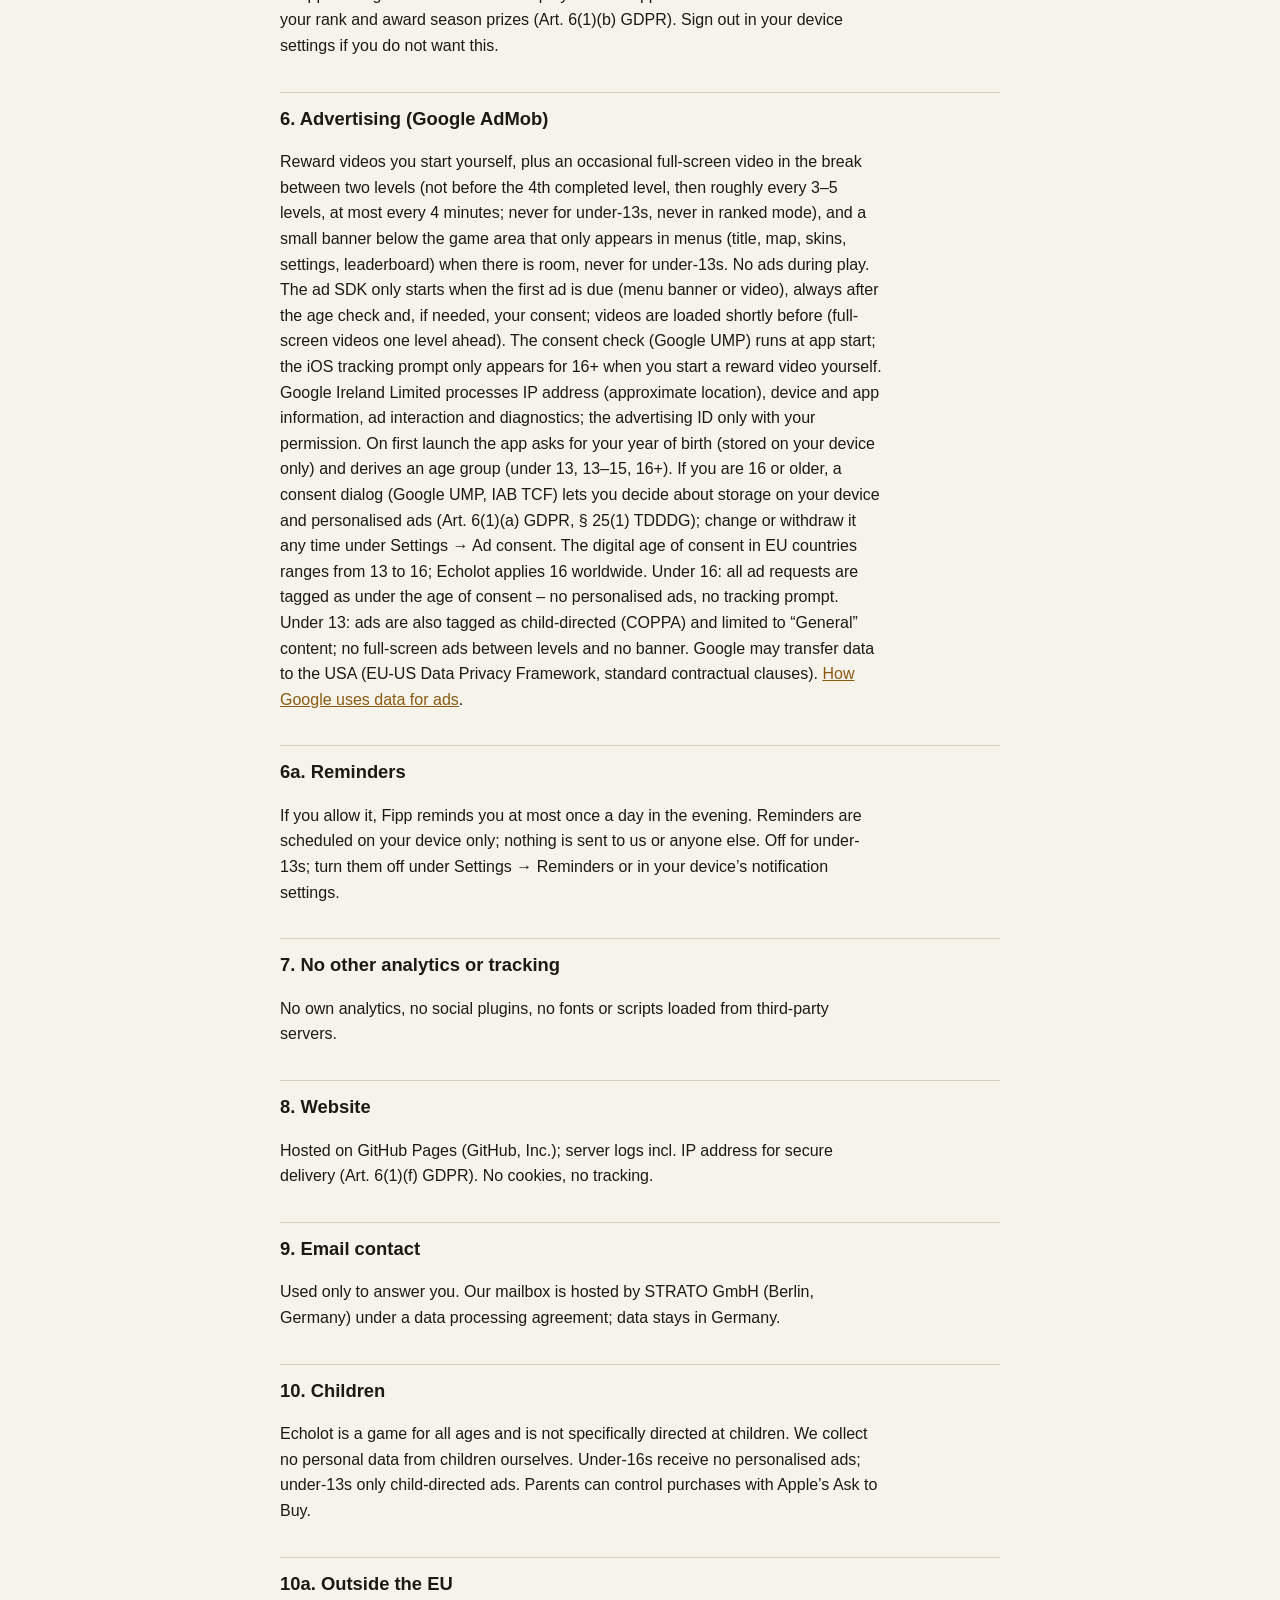
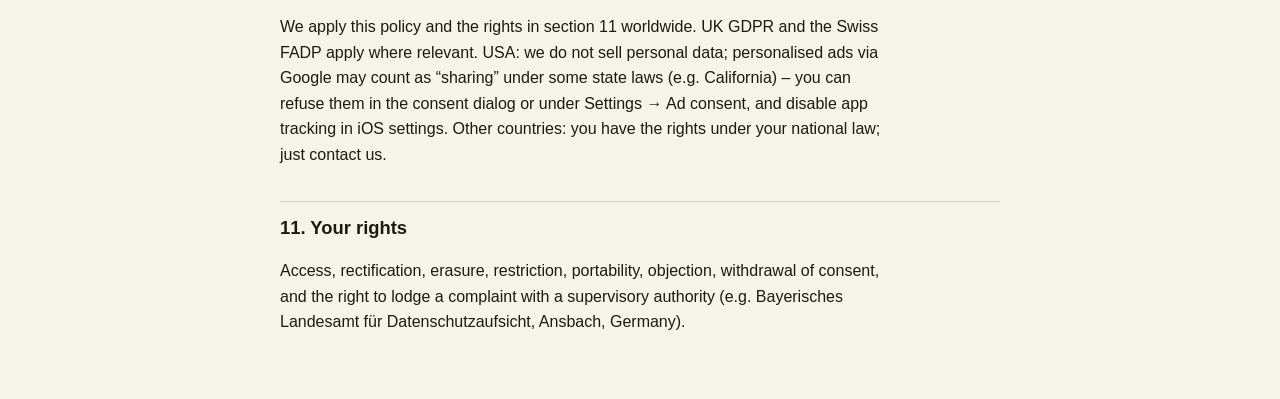
==== commit 92683d4f: "Datenschutz: Werbeleiste in Menüs Co-Authored-By: Claude Opus 5.5 <noreply@anthropic.com> Claude-Ses" ====
--- a/datenschutz.html
+++ b/datenschutz.html
@@ -35,7 +35,7 @@
 <p>Für die weltweite Rangliste und den Saison-Preis nutzt Echolot Apple Game Center (iPhone) bzw. Google Play Games (Android). Wenn du dort angemeldet bist, werden dein Spielername (Alias), eine Spieler-ID und deine Ergebnisse (Tiefe und Zeit) an Apple bzw. Google übermittelt und anderen Spielern in der Rangliste angezeigt. Die App liest die Rangliste aus, um deinen Platz anzuzeigen und einen Saison-Preis zu vergeben. Rechtsgrundlage ist Art. 6 Abs. 1 lit. b DSGVO, weil du die Ranglisten-Funktion nutzt. Wenn du das nicht möchtest, melde dich in den Einstellungen deines Geräts von Game Center bzw. Google Play Games ab; das Spiel funktioniert dann ohne Weltrangliste. Anbieter: Apple Distribution International Ltd., Hollyhill Industrial Estate, Hollyhill, Cork, Irland, bzw. Google Ireland Limited, Gordon House, Barrow Street, Dublin 4, Irland.</p>
 
 <h2>6. Werbung (Google AdMob)</h2>
-<p>Echolot zeigt zwei Arten von Werbung: Werbevideos, die du selbst startest, um eine Belohnung zu bekommen (z. B. zusätzliche Rufe), und gelegentlich ein Vollbild-Video in der Pause zwischen zwei Levels (frühestens nach dem vierten geschafften Level, dann etwa alle 3 bis 5 Level und höchstens alle 4 Minuten). Es gibt keine Banner und keine Werbung während des Spielens. Im Ranglisten-Modus gibt es gar keine Werbung; Kinder unter 13 bekommen keine Vollbild-Videos zwischen Levels. Das Werbe-Programm von Google wird erst gestartet, wenn zum ersten Mal ein Video ansteht; Videos werden kurz vorher geladen (Vollbild-Videos ein Level vorher), damit sie ohne Wartezeit laufen. Wer „Werbefrei“ gekauft hat, bekommt kein Einwilligungsfenster und keine Werbung. Anbieter des Werbedienstes ist Google Ireland Limited, Gordon House, Barrow Street, Dublin 4, Irland („AdMob“).</p>
+<p>Echolot zeigt drei Arten von Werbung: Werbevideos, die du selbst startest, um eine Belohnung zu bekommen (z. B. zusätzliche Rufe), gelegentlich ein Vollbild-Video in der Pause zwischen zwei Levels (frühestens nach dem vierten geschafften Level, dann etwa alle 3 bis 5 Level und höchstens alle 4 Minuten) und eine kleine Werbeleiste unter dem Spielfeld, die nur in den Menüs erscheint (Startbildschirm, Karte, Skins, Einstellungen, Rangliste) und nur, wenn dort genug Platz ist. Während des Spielens gibt es keine Werbung. Im Ranglisten-Modus gibt es gar keine Werbung; Kinder unter 13 bekommen keine Vollbild-Videos zwischen Levels und keine Werbeleiste. Das Werbe-Programm von Google wird erst gestartet, wenn zum ersten Mal Werbung ansteht (Werbeleiste im Menü oder Video), und immer erst nach der Altersabfrage und gegebenenfalls deiner Einwilligung; Videos werden kurz vorher geladen (Vollbild-Videos ein Level vorher), damit sie ohne Wartezeit laufen. Wer „Werbefrei“ gekauft hat, bekommt kein Einwilligungsfenster und keine Werbung. Anbieter des Werbedienstes ist Google Ireland Limited, Gordon House, Barrow Street, Dublin 4, Irland („AdMob“).</p>
 <h3>Welche Daten</h3>
 <p>Für die Einwilligungsabfrage (beim Start, wenn du 16 oder älter bist, sonst nur zur Kennzeichnung als „unter dem Einwilligungsalter“) übermittelt die App an Google technische Daten wie IP-Adresse, Geräte- und App-Informationen sowie deine Einwilligungsentscheidung. Wenn ein Werbevideo geladen wird, verarbeitet Google insbesondere: IP-Adresse (daraus abgeleitet ein ungefährer Standort), Geräte- und App-Informationen (Modell, Betriebssystem, Sprache, App-Version), Informationen über die Anzeige und deine Interaktion (angesehen, übersprungen, angetippt) sowie Diagnosedaten. Die Werbe-ID deines Geräts (iOS: IDFA, Android: Werbe-ID) wird nur genutzt, wenn du es erlaubst (iOS: Abfrage „App-Tracking“, die nur erscheint, wenn du ab 16 bist und selbst ein Video für eine Belohnung startest; Android: Einstellung der Werbe-ID).</p>
 <h3>Einwilligung</h3>
@@ -58,7 +58,7 @@
 <p>Wenn du uns schreibst, verwenden wir deine E-Mail-Adresse und Nachricht nur, um dir zu antworten (Art. 6 Abs. 1 lit. b bzw. f DSGVO), und löschen sie, wenn sie dafür nicht mehr nötig sind, spätestens nach Ablauf gesetzlicher Aufbewahrungsfristen. Unser E-Mail-Postfach wird von der STRATO GmbH (Berlin, Deutschland) betrieben, mit der wir einen Vertrag zur Auftragsverarbeitung geschlossen haben; die Daten bleiben in Deutschland.</p>
 
 <h2>10. Kinder und Jugendliche</h2>
-<p>Echolot ist ein Spiel für alle Altersgruppen und richtet sich nicht gezielt an Kinder. Wer unter 16 ist, bekommt keine personalisierte Werbung und keine Tracking-Abfrage; wer unter 13 ist, nur kindgerechte Werbung und keine Vollbild-Videos zwischen Levels (siehe Abschnitt 6). Wir erheben selbst keine personenbezogenen Daten von Kindern. Eltern können Käufe über die Familienfreigabe von Apple („Kaufanfrage“) steuern. Wenn du als Elternteil Fragen hast, schreib uns.</p>
+<p>Echolot ist ein Spiel für alle Altersgruppen und richtet sich nicht gezielt an Kinder. Wer unter 16 ist, bekommt keine personalisierte Werbung und keine Tracking-Abfrage; wer unter 13 ist, nur kindgerechte Werbung, keine Vollbild-Videos zwischen Levels und keine Werbeleiste (siehe Abschnitt 6). Wir erheben selbst keine personenbezogenen Daten von Kindern. Eltern können Käufe über die Familienfreigabe von Apple („Kaufanfrage“) steuern. Wenn du als Elternteil Fragen hast, schreib uns.</p>
 
 <h2>10a. Nutzerinnen und Nutzer außerhalb der EU</h2>
 <p>Echolot ist weltweit erhältlich. Wir verarbeiten deine Daten überall nach den Grundsätzen dieser Erklärung und gewähren die Rechte aus Abschnitt 11 allen Nutzern. Ergänzend gilt:</p>
@@ -90,7 +90,7 @@
 <h2>5. Leaderboards (Game Center / Google Play Games)</h2>
 <p>If you are signed in, your player alias, player ID and results (depth and time) are sent to Apple/Google and shown to other players. The app reads the leaderboard to show your rank and award season prizes (Art. 6(1)(b) GDPR). Sign out in your device settings if you do not want this.</p>
 <h2>6. Advertising (Google AdMob)</h2>
-<p>Reward videos you start yourself, plus an occasional full-screen video in the break between two levels (not before the 4th completed level, then roughly every 3–5 levels, at most every 4 minutes; never for under-13s, never in ranked mode). No banners and no ads during play. The ad SDK only starts when the first video is due; videos are loaded shortly before (full-screen videos one level ahead). The consent check (Google UMP) runs at app start; the iOS tracking prompt only appears for 16+ when you start a reward video yourself. Google Ireland Limited processes IP address (approximate location), device and app information, ad interaction and diagnostics; the advertising ID only with your permission. On first launch the app asks for your year of birth (stored on your device only) and derives an age group (under 13, 13–15, 16+). If you are 16 or older, a consent dialog (Google UMP, IAB TCF) lets you decide about storage on your device and personalised ads (Art. 6(1)(a) GDPR, § 25(1) TDDDG); change or withdraw it any time under Settings → Ad consent. The digital age of consent in EU countries ranges from 13 to 16; Echolot applies 16 worldwide. Under 16: all ad requests are tagged as under the age of consent – no personalised ads, no tracking prompt. Under 13: ads are also tagged as child-directed (COPPA) and limited to “General” content; no full-screen ads between levels. Google may transfer data to the USA (EU-US Data Privacy Framework, standard contractual clauses). <a href="https://policies.google.com/technologies/ads" target="_blank" rel="noopener">How Google uses data for ads</a>.</p>
+<p>Reward videos you start yourself, plus an occasional full-screen video in the break between two levels (not before the 4th completed level, then roughly every 3–5 levels, at most every 4 minutes; never for under-13s, never in ranked mode), and a small banner below the game area that only appears in menus (title, map, skins, settings, leaderboard) when there is room, never for under-13s. No ads during play. The ad SDK only starts when the first ad is due (menu banner or video), always after the age check and, if needed, your consent; videos are loaded shortly before (full-screen videos one level ahead). The consent check (Google UMP) runs at app start; the iOS tracking prompt only appears for 16+ when you start a reward video yourself. Google Ireland Limited processes IP address (approximate location), device and app information, ad interaction and diagnostics; the advertising ID only with your permission. On first launch the app asks for your year of birth (stored on your device only) and derives an age group (under 13, 13–15, 16+). If you are 16 or older, a consent dialog (Google UMP, IAB TCF) lets you decide about storage on your device and personalised ads (Art. 6(1)(a) GDPR, § 25(1) TDDDG); change or withdraw it any time under Settings → Ad consent. The digital age of consent in EU countries ranges from 13 to 16; Echolot applies 16 worldwide. Under 16: all ad requests are tagged as under the age of consent – no personalised ads, no tracking prompt. Under 13: ads are also tagged as child-directed (COPPA) and limited to “General” content; no full-screen ads between levels and no banner. Google may transfer data to the USA (EU-US Data Privacy Framework, standard contractual clauses). <a href="https://policies.google.com/technologies/ads" target="_blank" rel="noopener">How Google uses data for ads</a>.</p>
 <h2>6a. Reminders</h2>
 <p>If you allow it, Fipp reminds you at most once a day in the evening. Reminders are scheduled on your device only; nothing is sent to us or anyone else. Off for under-13s; turn them off under Settings → Reminders or in your device’s notification settings.</p>
 <h2>7. No other analytics or tracking</h2>
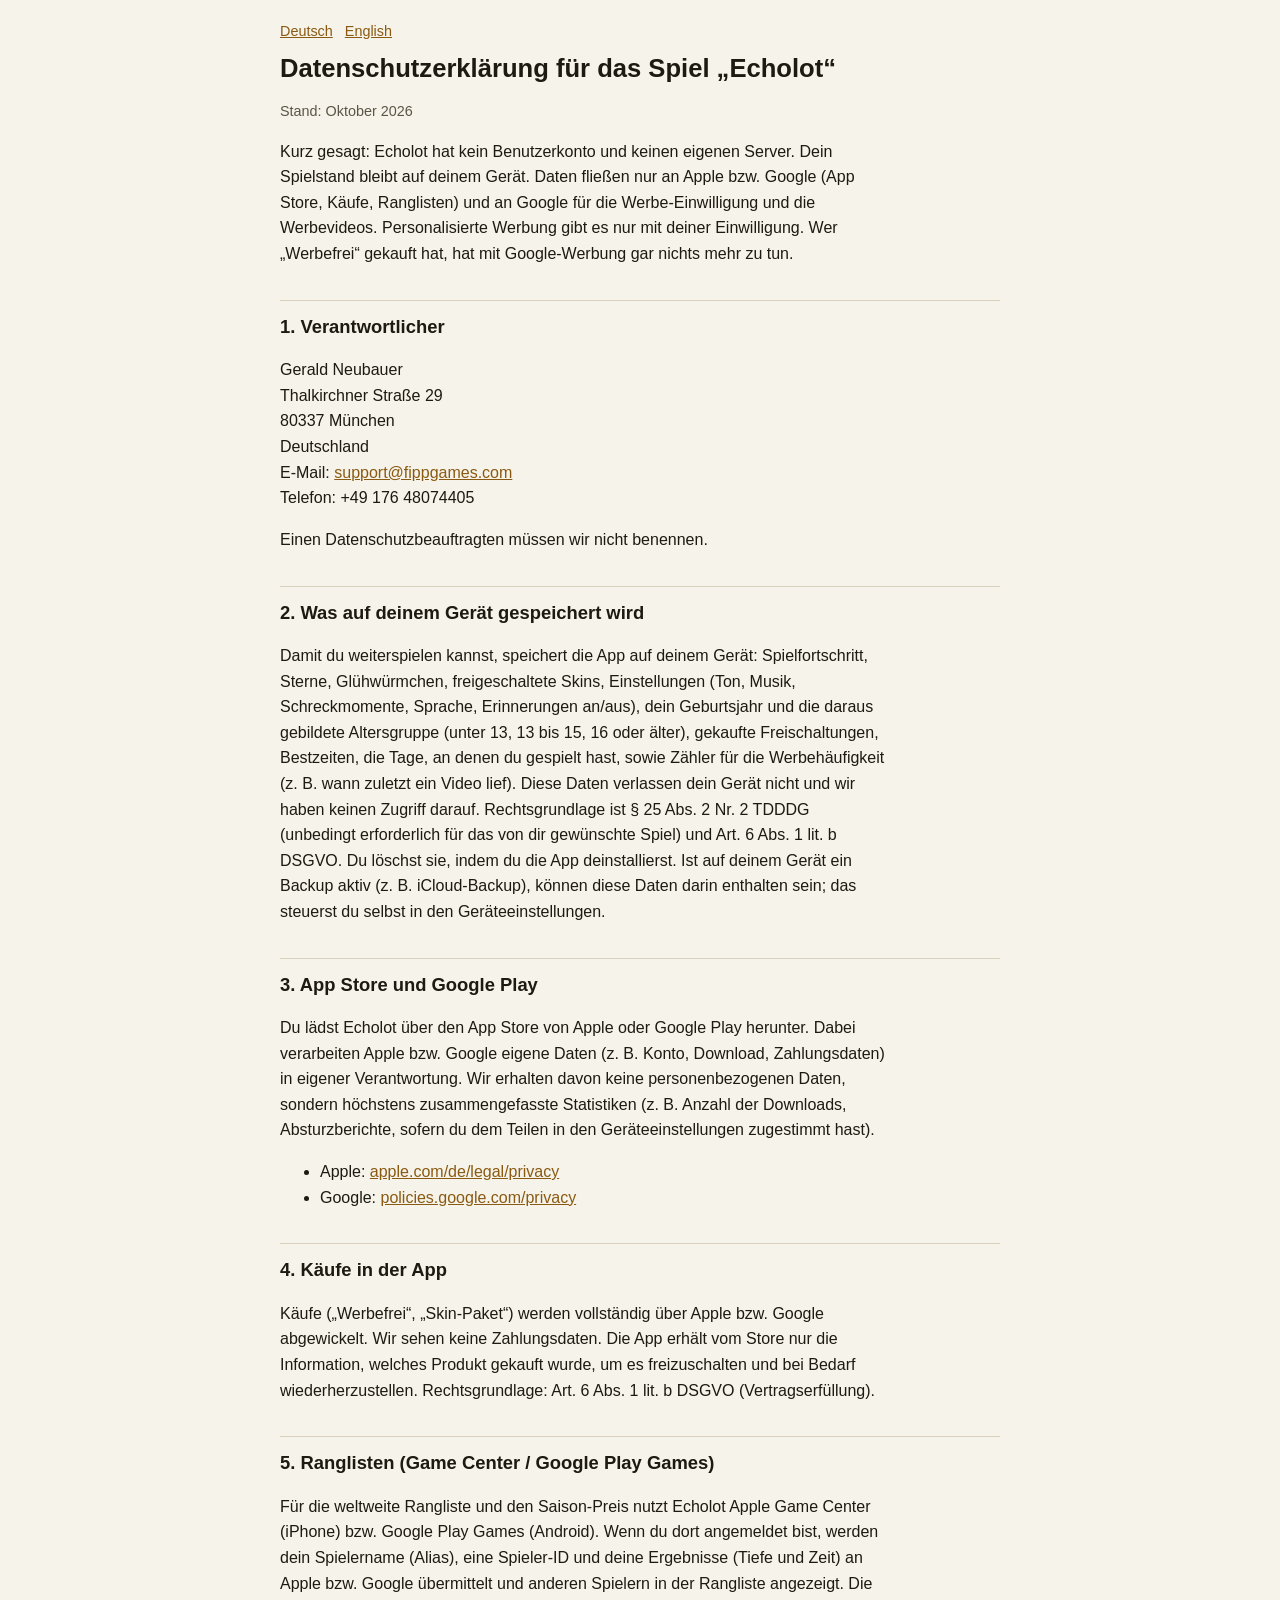
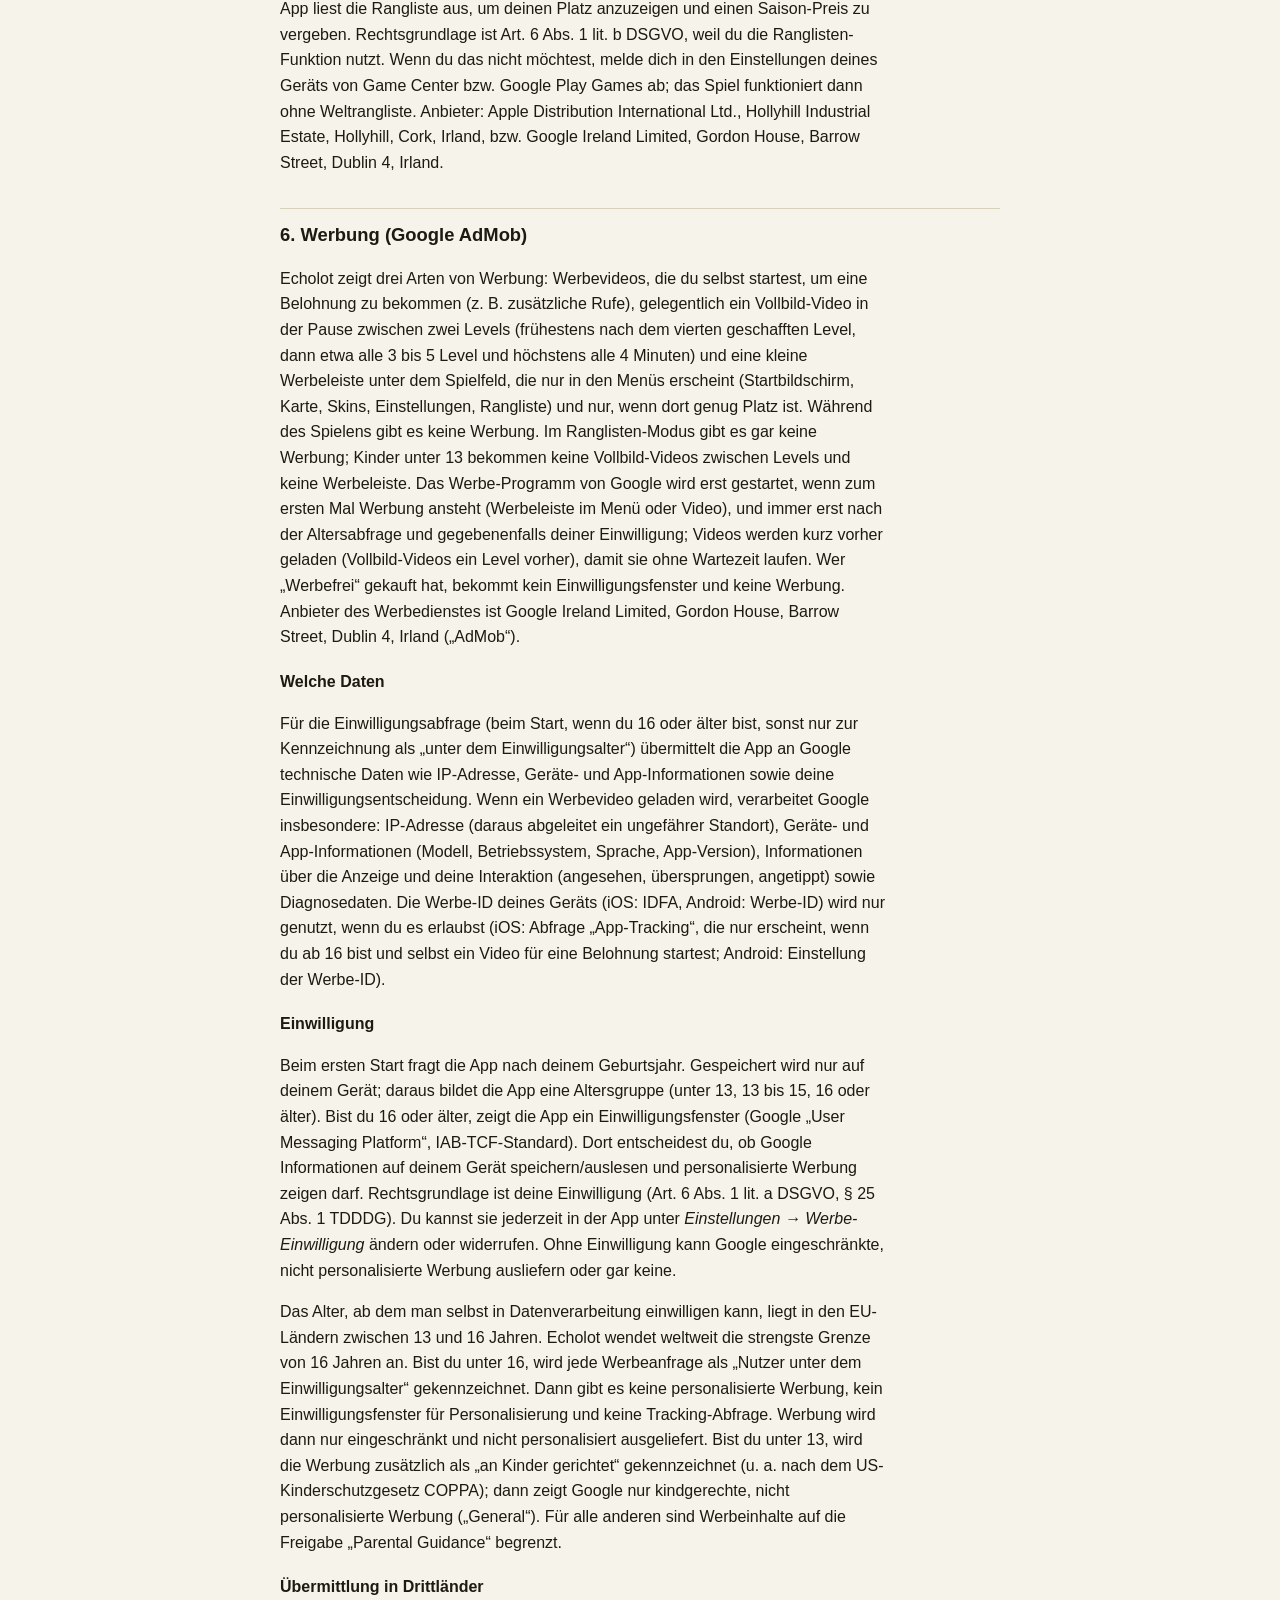
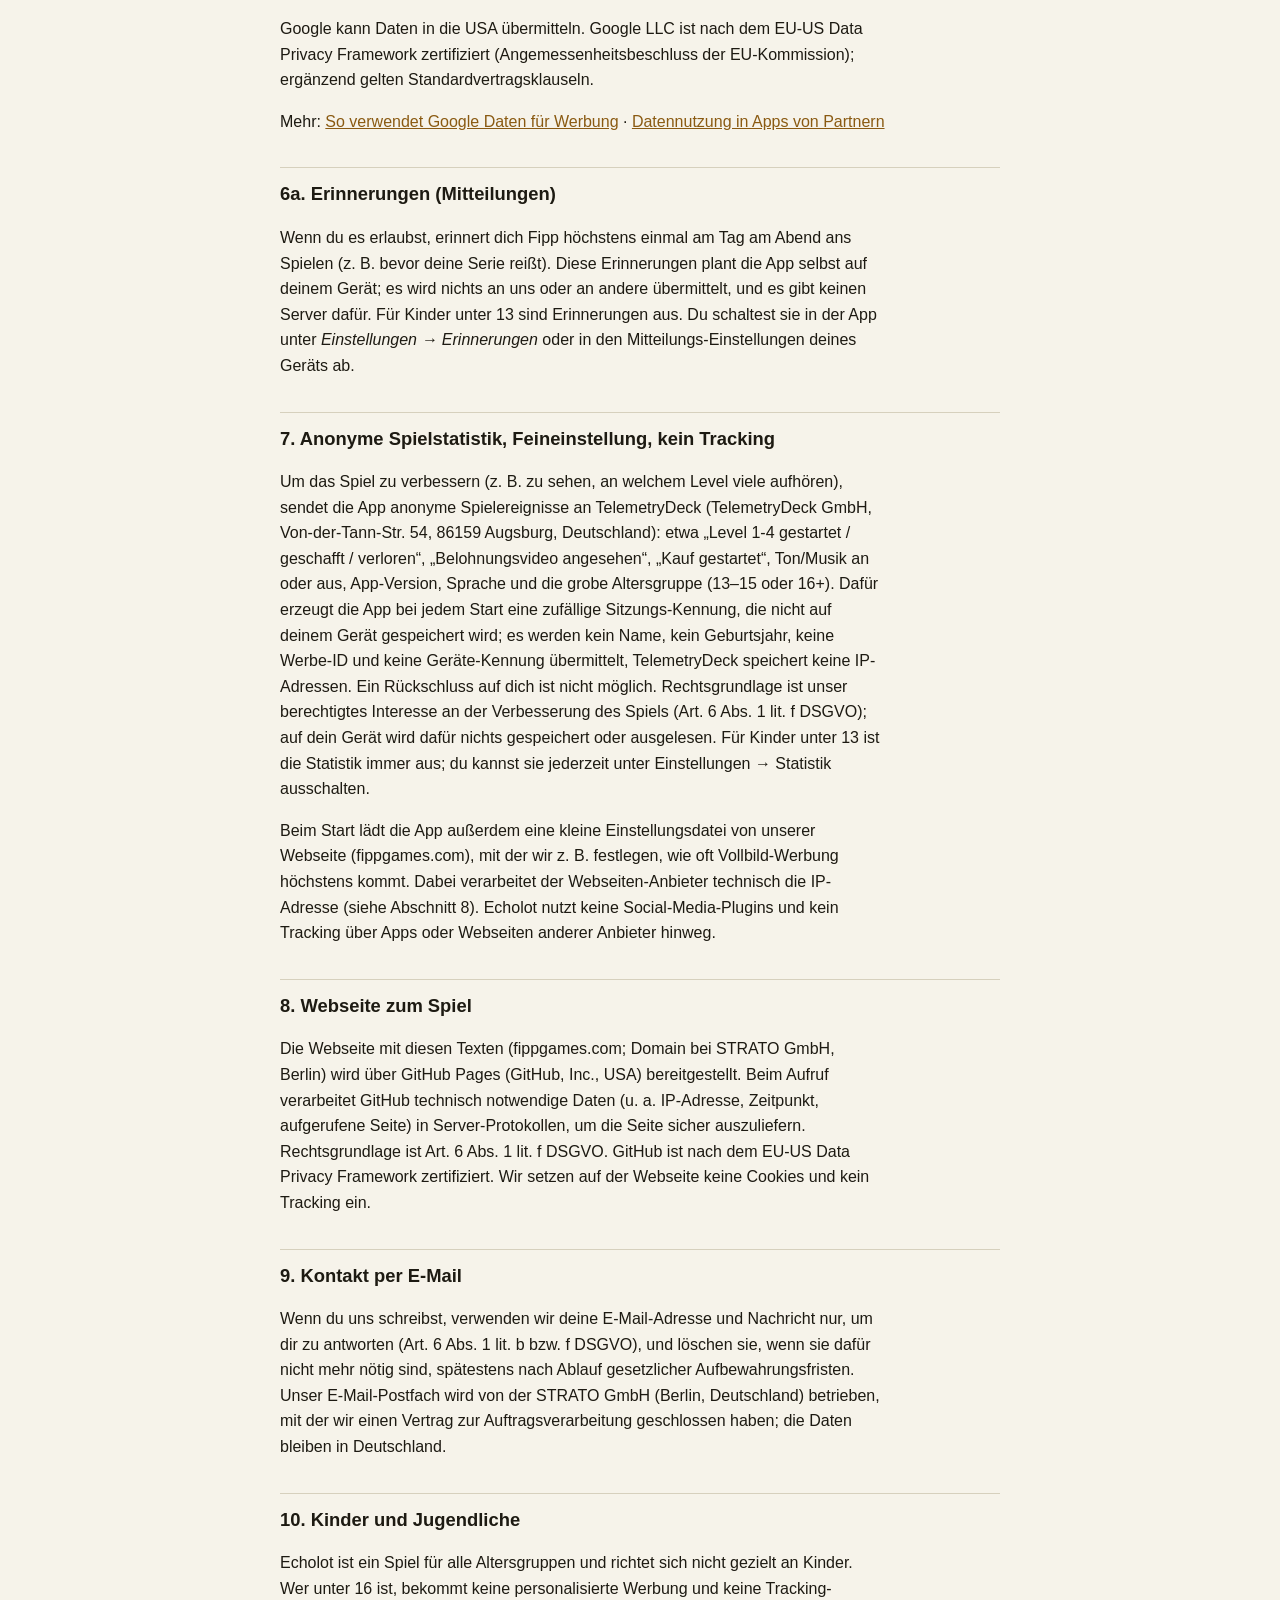
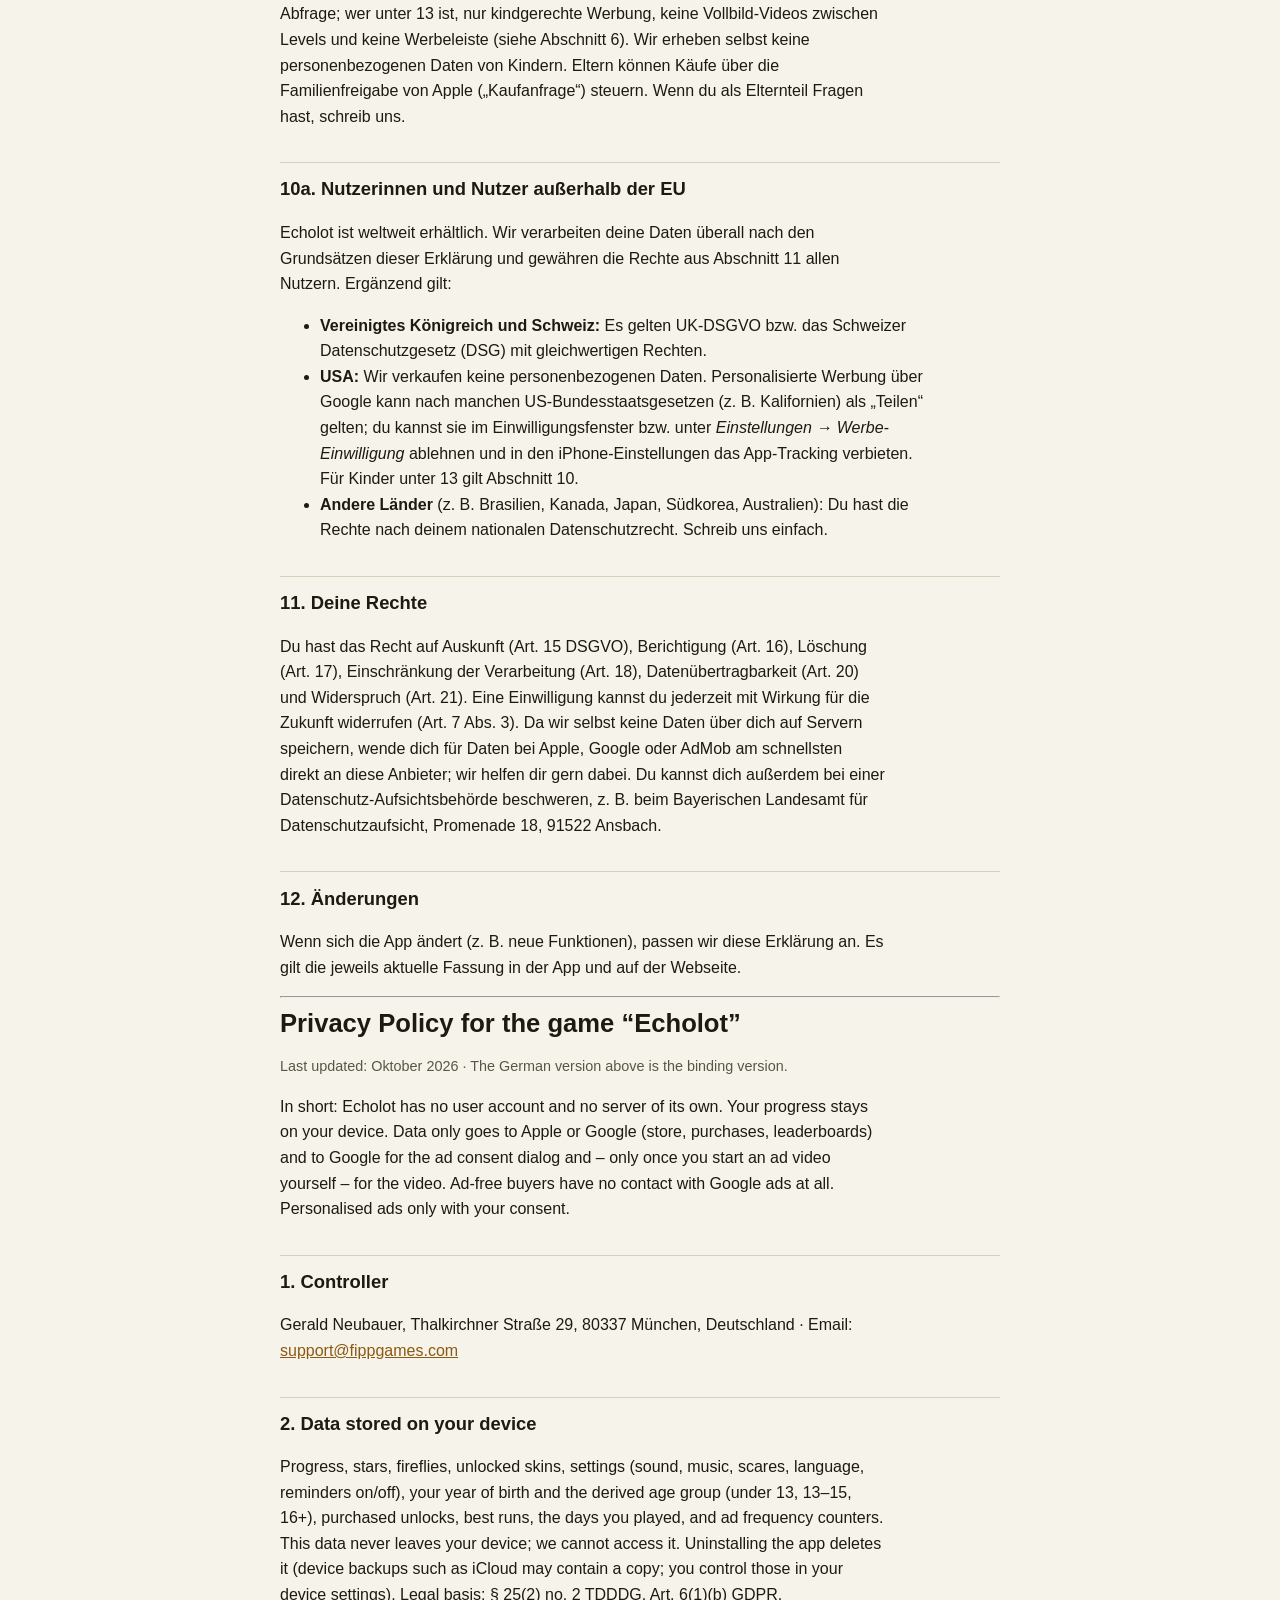
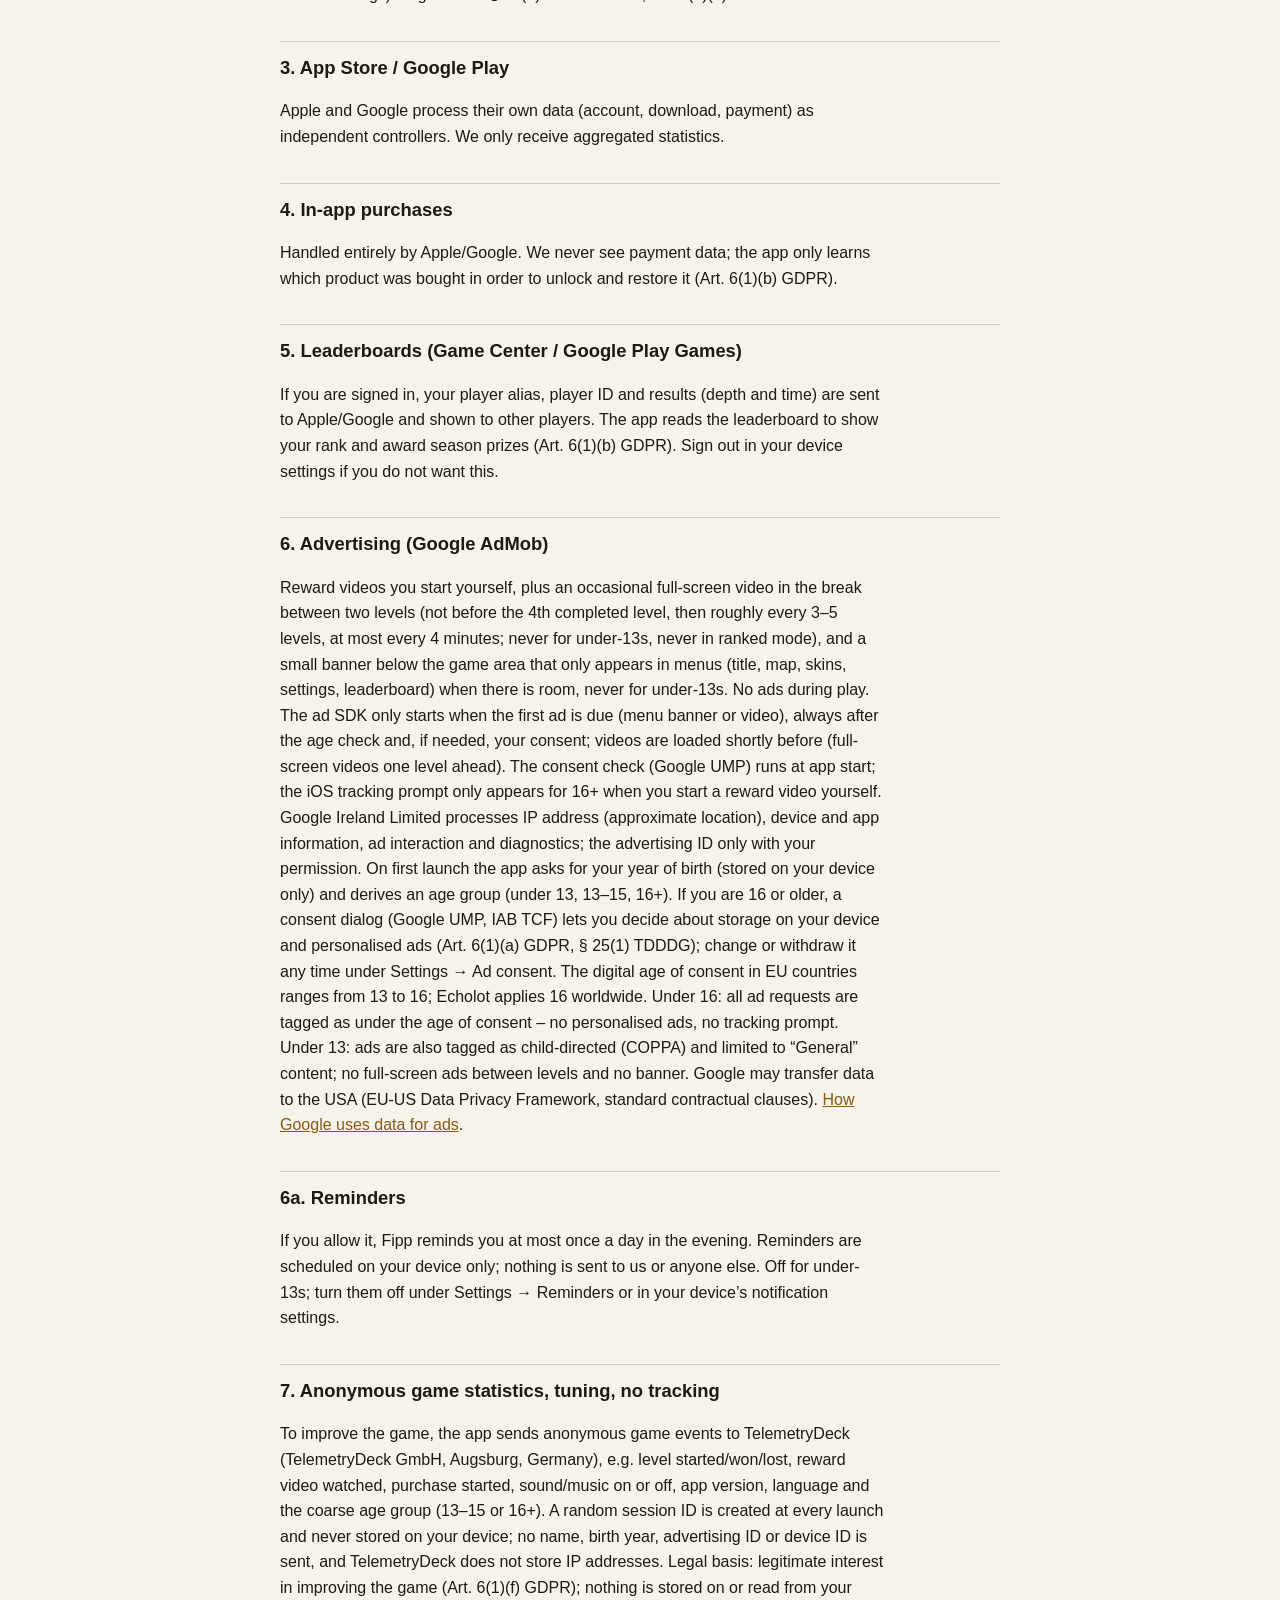
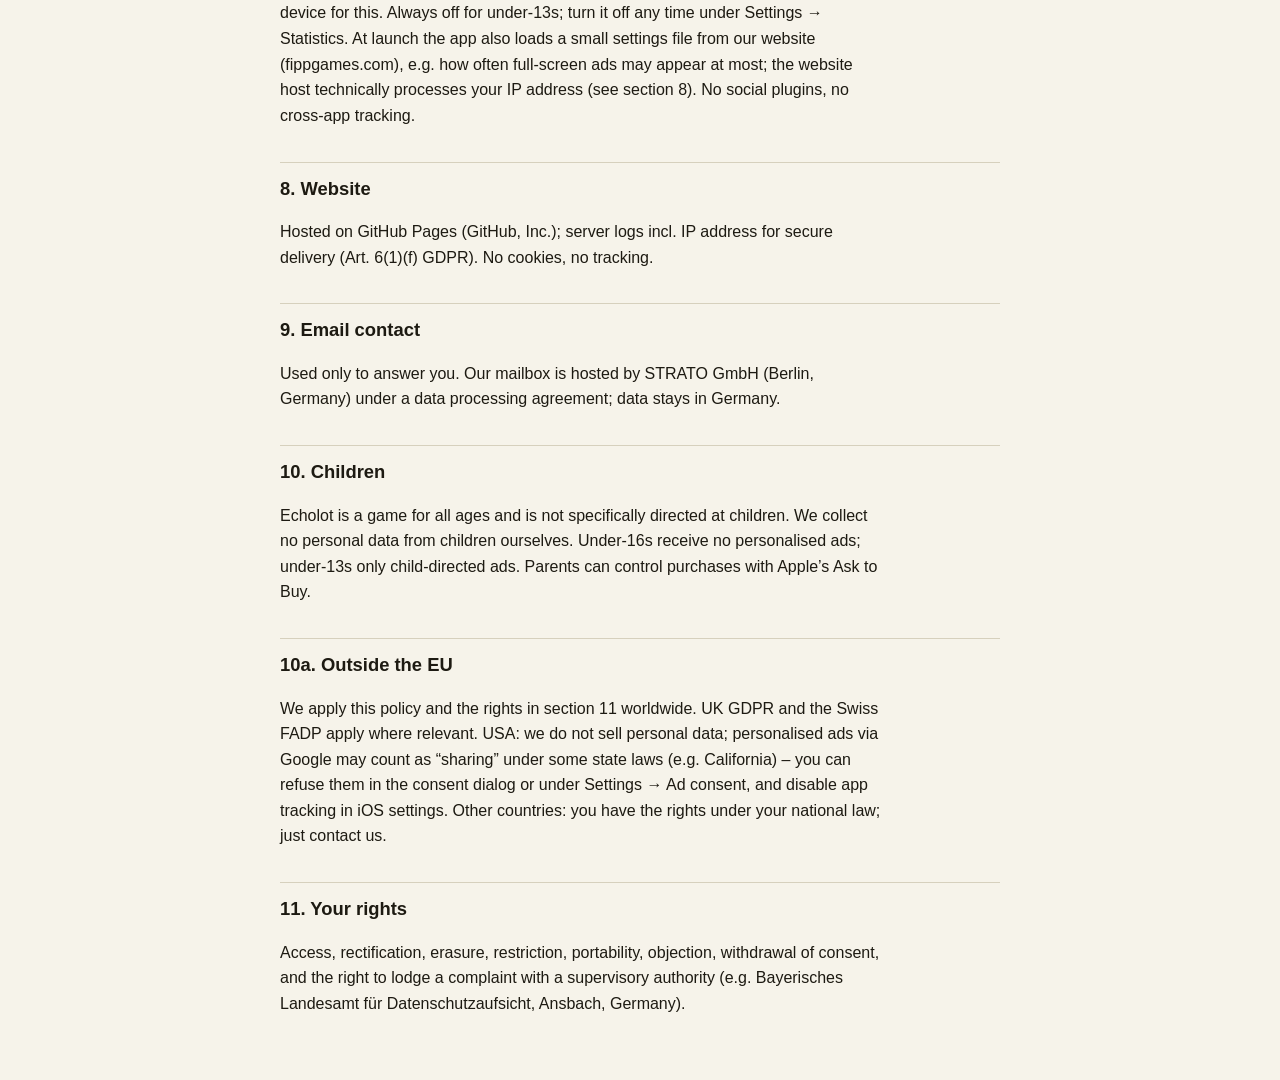
==== commit 76e38e5d: "Datenschutz: Statistik + Feineinstellung; tuning.json Co-Authored-By: Claude Opus 5.5 <noreply@anthr" ====
--- a/datenschutz.html
+++ b/datenschutz.html
@@ -48,8 +48,9 @@
 <h2>6a. Erinnerungen (Mitteilungen)</h2>
 <p>Wenn du es erlaubst, erinnert dich Fipp höchstens einmal am Tag am Abend ans Spielen (z. B. bevor deine Serie reißt). Diese Erinnerungen plant die App selbst auf deinem Gerät; es wird nichts an uns oder an andere übermittelt, und es gibt keinen Server dafür. Für Kinder unter 13 sind Erinnerungen aus. Du schaltest sie in der App unter <em>Einstellungen → Erinnerungen</em> oder in den Mitteilungs-Einstellungen deines Geräts ab.</p>
 
-<h2>7. Keine weiteren Analyse- oder Tracking-Dienste</h2>
-<p>Echolot nutzt kein eigenes Analyse-Tool, keine Social-Media-Plugins und lädt keine Schriften oder Skripte von fremden Servern nach.</p>
+<h2>7. Anonyme Spielstatistik, Feineinstellung, kein Tracking</h2>
+<p>Um das Spiel zu verbessern (z. B. zu sehen, an welchem Level viele aufhören), sendet die App anonyme Spielereignisse an TelemetryDeck (TelemetryDeck GmbH, Von-der-Tann-Str. 54, 86159 Augsburg, Deutschland): etwa „Level 1-4 gestartet / geschafft / verloren“, „Belohnungsvideo angesehen“, „Kauf gestartet“, Ton/Musik an oder aus, App-Version, Sprache und die grobe Altersgruppe (13–15 oder 16+). Dafür erzeugt die App bei jedem Start eine zufällige Sitzungs-Kennung, die nicht auf deinem Gerät gespeichert wird; es werden kein Name, kein Geburtsjahr, keine Werbe-ID und keine Geräte-Kennung übermittelt, TelemetryDeck speichert keine IP-Adressen. Ein Rückschluss auf dich ist nicht möglich. Rechtsgrundlage ist unser berechtigtes Interesse an der Verbesserung des Spiels (Art. 6 Abs. 1 lit. f DSGVO); auf dein Gerät wird dafür nichts gespeichert oder ausgelesen. Für Kinder unter 13 ist die Statistik immer aus; du kannst sie jederzeit unter Einstellungen → Statistik ausschalten.</p>
+<p>Beim Start lädt die App außerdem eine kleine Einstellungsdatei von unserer Webseite (fippgames.com), mit der wir z. B. festlegen, wie oft Vollbild-Werbung höchstens kommt. Dabei verarbeitet der Webseiten-Anbieter technisch die IP-Adresse (siehe Abschnitt 8). Echolot nutzt keine Social-Media-Plugins und kein Tracking über Apps oder Webseiten anderer Anbieter hinweg.</p>
 
 <h2>8. Webseite zum Spiel</h2>
 <p>Die Webseite mit diesen Texten (fippgames.com; Domain bei STRATO GmbH, Berlin) wird über GitHub Pages (GitHub, Inc., USA) bereitgestellt. Beim Aufruf verarbeitet GitHub technisch notwendige Daten (u. a. IP-Adresse, Zeitpunkt, aufgerufene Seite) in Server-Protokollen, um die Seite sicher auszuliefern. Rechtsgrundlage ist Art. 6 Abs. 1 lit. f DSGVO. GitHub ist nach dem EU-US Data Privacy Framework zertifiziert. Wir setzen auf der Webseite keine Cookies und kein Tracking ein.</p>
@@ -93,8 +94,8 @@
 <p>Reward videos you start yourself, plus an occasional full-screen video in the break between two levels (not before the 4th completed level, then roughly every 3–5 levels, at most every 4 minutes; never for under-13s, never in ranked mode), and a small banner below the game area that only appears in menus (title, map, skins, settings, leaderboard) when there is room, never for under-13s. No ads during play. The ad SDK only starts when the first ad is due (menu banner or video), always after the age check and, if needed, your consent; videos are loaded shortly before (full-screen videos one level ahead). The consent check (Google UMP) runs at app start; the iOS tracking prompt only appears for 16+ when you start a reward video yourself. Google Ireland Limited processes IP address (approximate location), device and app information, ad interaction and diagnostics; the advertising ID only with your permission. On first launch the app asks for your year of birth (stored on your device only) and derives an age group (under 13, 13–15, 16+). If you are 16 or older, a consent dialog (Google UMP, IAB TCF) lets you decide about storage on your device and personalised ads (Art. 6(1)(a) GDPR, § 25(1) TDDDG); change or withdraw it any time under Settings → Ad consent. The digital age of consent in EU countries ranges from 13 to 16; Echolot applies 16 worldwide. Under 16: all ad requests are tagged as under the age of consent – no personalised ads, no tracking prompt. Under 13: ads are also tagged as child-directed (COPPA) and limited to “General” content; no full-screen ads between levels and no banner. Google may transfer data to the USA (EU-US Data Privacy Framework, standard contractual clauses). <a href="https://policies.google.com/technologies/ads" target="_blank" rel="noopener">How Google uses data for ads</a>.</p>
 <h2>6a. Reminders</h2>
 <p>If you allow it, Fipp reminds you at most once a day in the evening. Reminders are scheduled on your device only; nothing is sent to us or anyone else. Off for under-13s; turn them off under Settings → Reminders or in your device’s notification settings.</p>
-<h2>7. No other analytics or tracking</h2>
-<p>No own analytics, no social plugins, no fonts or scripts loaded from third-party servers.</p>
+<h2>7. Anonymous game statistics, tuning, no tracking</h2>
+<p>To improve the game, the app sends anonymous game events to TelemetryDeck (TelemetryDeck GmbH, Augsburg, Germany), e.g. level started/won/lost, reward video watched, purchase started, sound/music on or off, app version, language and the coarse age group (13–15 or 16+). A random session ID is created at every launch and never stored on your device; no name, birth year, advertising ID or device ID is sent, and TelemetryDeck does not store IP addresses. Legal basis: legitimate interest in improving the game (Art. 6(1)(f) GDPR); nothing is stored on or read from your device for this. Always off for under-13s; turn it off any time under Settings → Statistics. At launch the app also loads a small settings file from our website (fippgames.com), e.g. how often full-screen ads may appear at most; the website host technically processes your IP address (see section 8). No social plugins, no cross-app tracking.</p>
 <h2>8. Website</h2>
 <p>Hosted on GitHub Pages (GitHub, Inc.); server logs incl. IP address for secure delivery (Art. 6(1)(f) GDPR). No cookies, no tracking.</p>
 <h2>9. Email contact</h2>
